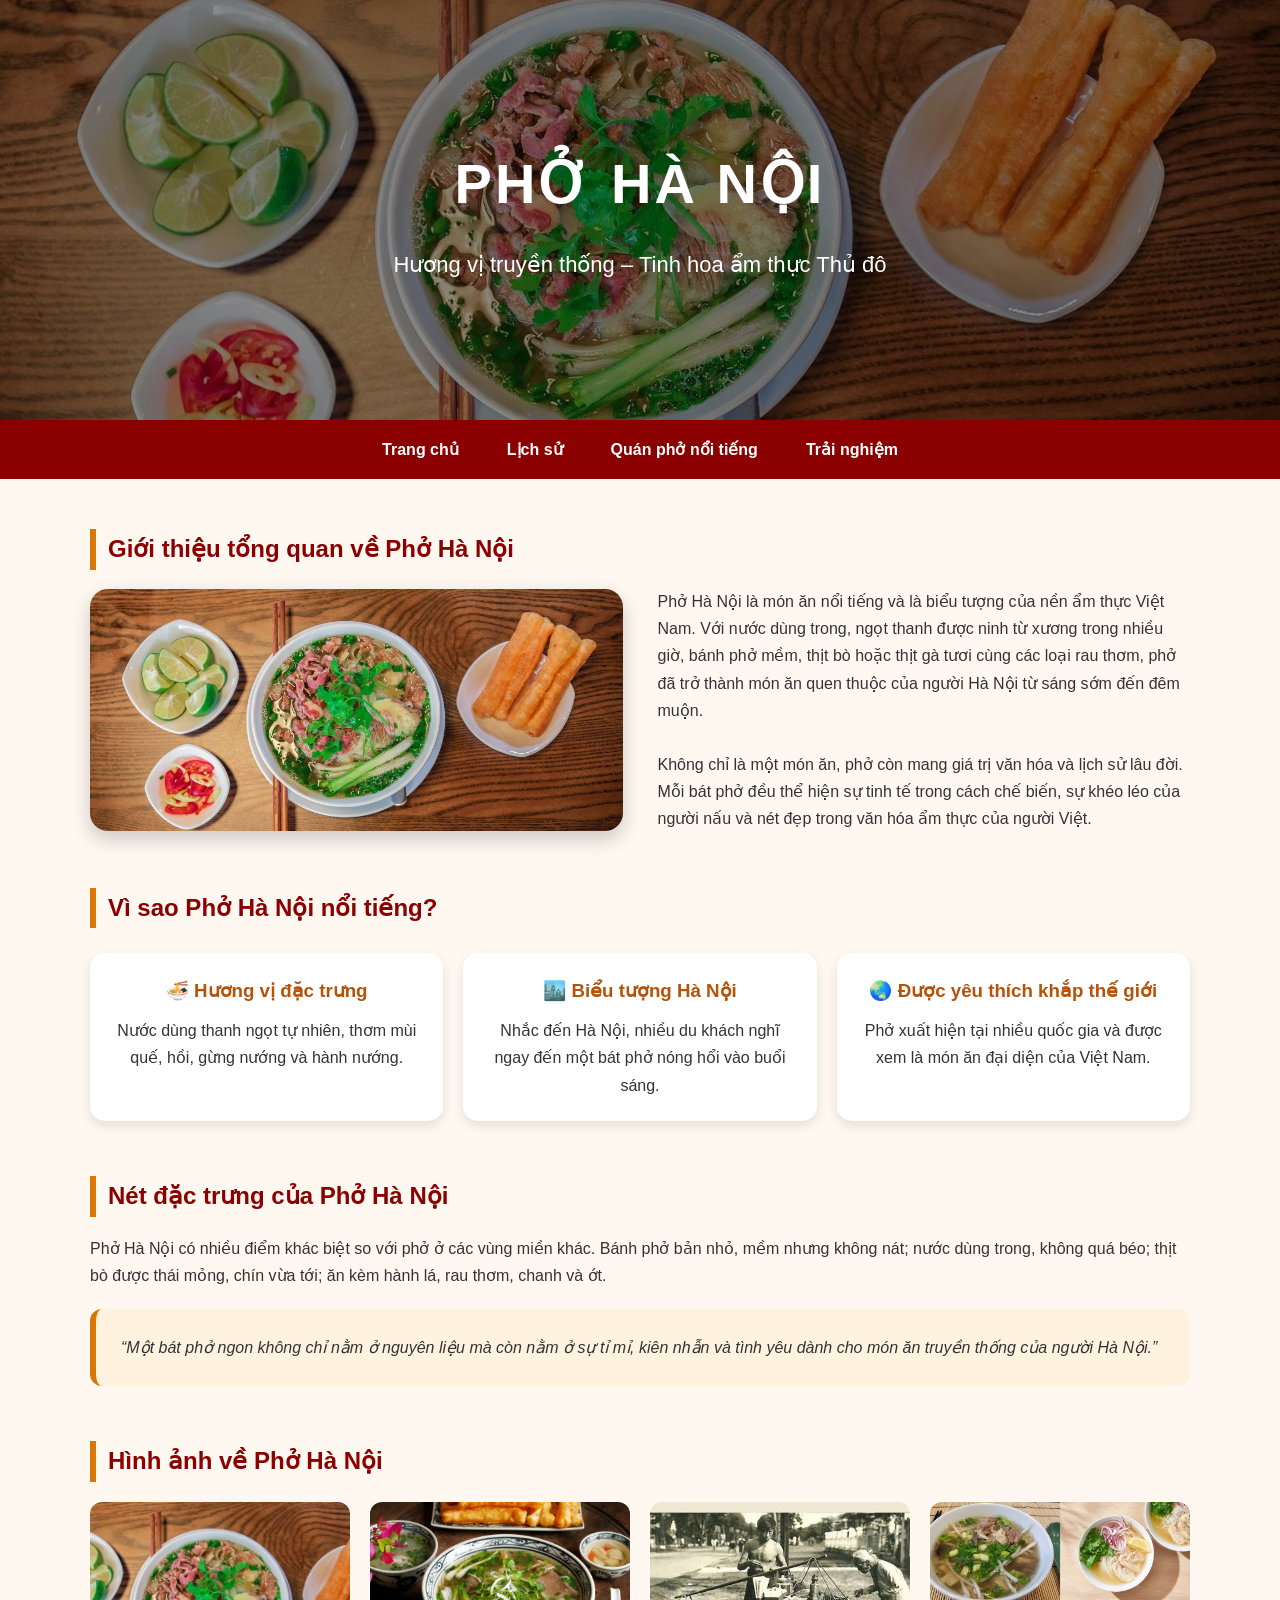
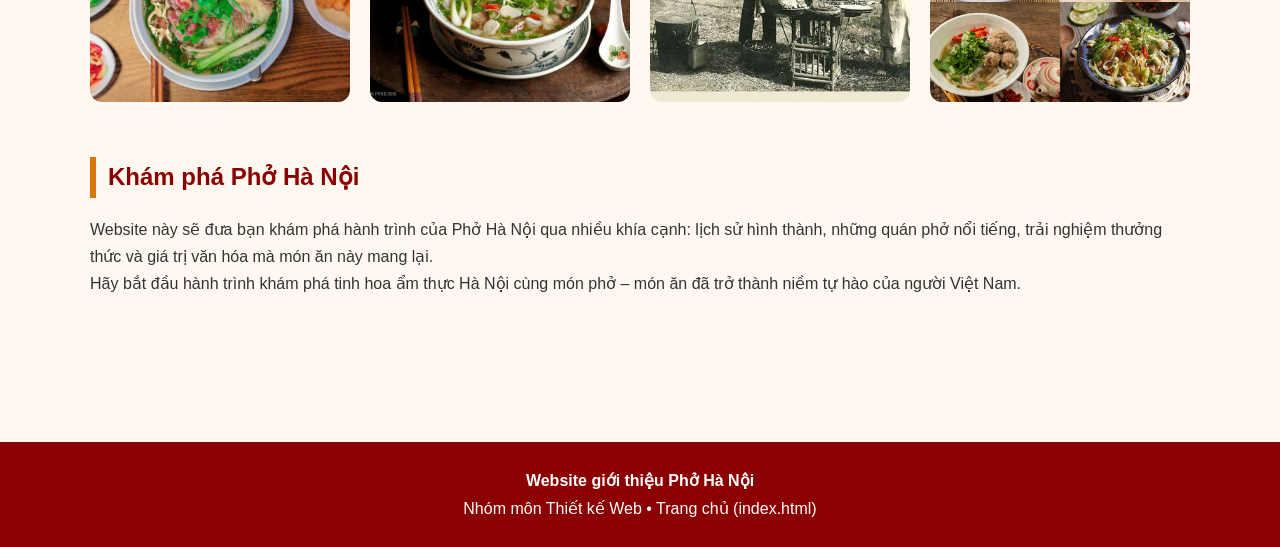
==== index.html @ f2759dd7 "Hoan thanh trang gioi thieu" ====
<!DOCTYPE html>
<html lang="vi">
<head>
  <meta charset="UTF-8" />
  <meta name="viewport" content="width=device-width, initial-scale=1.0" />
  <title>Phở Hà Nội | Trang chủ</title>

  <style>
    *{
      margin:0;
      padding:0;
      box-sizing:border-box;
      font-family:Arial, Helvetica, sans-serif;
    }

    body{
      background:#fff8f1;
      color:#333;
      line-height:1.7;
    }

    header{
      background:linear-gradient(rgba(0,0,0,.45),rgba(0,0,0,.45)),
      url("pho.jpg") center/cover;
      height:420px;
      display:flex;
      flex-direction:column;
      justify-content:center;
      align-items:center;
      text-align:center;
      color:white;
      padding:20px;
    }

    header h1{
      font-size:56px;
      letter-spacing:3px;
      margin-bottom:15px;
    }

    header p{
      font-size:22px;
    }

    nav{
      background:#8b0000;
      display:flex;
      justify-content:center;
      flex-wrap:wrap;
      position:sticky;
      top:0;
    }

    nav a{
      color:white;
      text-decoration:none;
      padding:16px 24px;
      font-weight:bold;
      transition:.3s;
    }

    nav a:hover{
      background:#d97706;
    }

    .container{
      width:90%;
      max-width:1100px;
      margin:auto;
      padding:50px 0;
    }

    section{
      margin-bottom:55px;
    }

    h2{
      color:#8b0000;
      margin-bottom:18px;
      border-left:6px solid #d97706;
      padding-left:12px;
    }

    .intro{
      display:grid;
      grid-template-columns:1fr 1fr;
      gap:35px;
      align-items:center;
    }

    .intro img{
      width:100%;
      border-radius:18px;
      box-shadow:0 8px 20px rgba(0,0,0,.2);
    }

    .highlight{
      display:grid;
      grid-template-columns:repeat(auto-fit,minmax(220px,1fr));
      gap:20px;
      margin-top:25px;
    }

    .card{
      background:white;
      padding:22px;
      border-radius:15px;
      box-shadow:0 5px 12px rgba(0,0,0,.1);
      text-align:center;
    }

    .card h3{
      color:#b45309;
      margin-bottom:10px;
    }

    .quote{
      background:#fff3e0;
      border-left:6px solid #d97706;
      padding:25px;
      border-radius:12px;
      font-style:italic;
      margin-top:20px;
    }

    .gallery{
      display:grid;
      grid-template-columns:repeat(auto-fit,minmax(220px,1fr));
      gap:20px;
      margin-top:20px;
    }

    .gallery img{
      width:100%;
      height:200px;
      object-fit:cover;
      border-radius:12px;
    }

    footer{
      background:#8b0000;
      color:white;
      text-align:center;
      padding:25px;
      margin-top:40px;
    }

    @media(max-width:768px){
      header h1{
        font-size:38px;
      }

      header p{
        font-size:18px;
      }

      .intro{
        grid-template-columns:1fr;
      }
    }
  </style>
</head>

<body>

  <!-- Banner -->
  <header>
    <h1>PHỞ HÀ NỘI</h1>
    <p>Hương vị truyền thống – Tinh hoa ẩm thực Thủ đô</p>
  </header>
  <!-- Menu -->
  <nav>
    <a href="index.html">Trang chủ</a>
    <a href="lichsu.html">Lịch sử</a>
    <a href="quanpho.html">Quán phở nổi tiếng</a>
    <a href="trainghiem.html">Trải nghiệm</a>
  </nav>

  <main class="container">

    <!-- Giới thiệu -->
    <section>
      <h2>Giới thiệu tổng quan về Phở Hà Nội</h2>

      <div class="intro">
        <img src="pho.jpg" alt="Bát phở Hà Nội">

        <div>
          <p>
            Phở Hà Nội là món ăn nổi tiếng và là biểu tượng của nền ẩm thực Việt Nam.
            Với nước dùng trong, ngọt thanh được ninh từ xương trong nhiều giờ,
            bánh phở mềm, thịt bò hoặc thịt gà tươi cùng các loại rau thơm,
            phở đã trở thành món ăn quen thuộc của người Hà Nội từ sáng sớm đến đêm muộn.
          </p>

          <br>

          <p>
            Không chỉ là một món ăn, phở còn mang giá trị văn hóa và lịch sử lâu đời.
            Mỗi bát phở đều thể hiện sự tinh tế trong cách chế biến, sự khéo léo của người nấu
            và nét đẹp trong văn hóa ẩm thực của người Việt.
          </p>
        </div>
      </div>
    </section>

    <!-- Vì sao nổi tiếng -->
    <section>
      <h2>Vì sao Phở Hà Nội nổi tiếng?</h2>

      <div class="highlight">

        <div class="card">
          <h3>🍜 Hương vị đặc trưng</h3>
          <p>Nước dùng thanh ngọt tự nhiên, thơm mùi quế, hồi, gừng nướng và hành nướng.</p>
        </div>

        <div class="card">
          <h3>🏙️ Biểu tượng Hà Nội</h3>
          <p>Nhắc đến Hà Nội, nhiều du khách nghĩ ngay đến một bát phở nóng hổi vào buổi sáng.</p>
        </div>

        <div class="card">
          <h3>🌏 Được yêu thích khắp thế giới</h3>
          <p>Phở xuất hiện tại nhiều quốc gia và được xem là món ăn đại diện của Việt Nam.</p>
        </div>

      </div>
    </section>

    <!-- Nét đặc trưng -->
    <section>
      <h2>Nét đặc trưng của Phở Hà Nội</h2>

      <p>
        Phở Hà Nội có nhiều điểm khác biệt so với phở ở các vùng miền khác.
        Bánh phở bản nhỏ, mềm nhưng không nát; nước dùng trong, không quá béo;
        thịt bò được thái mỏng, chín vừa tới; ăn kèm hành lá, rau thơm, chanh và ớt.
      </p>

      <div class="quote">
        “Một bát phở ngon không chỉ nằm ở nguyên liệu mà còn nằm ở sự tỉ mỉ,
        kiên nhẫn và tình yêu dành cho món ăn truyền thống của người Hà Nội.”
      </div>
    </section>

    <!-- Hình ảnh -->
    <section>
      <h2>Hình ảnh về Phở Hà Nội</h2>

      <div class="gallery">
        <img src="pho.jpg" alt="Phở Hà Nội">
        <img src="lichsu1.jpg" alt="Phở Hà Nội">
        <img src="lichsu2.jpg" alt="Phở Hà Nội">
        <img src="lichsu3.png" alt="Phở Hà Nội">
      </div>
    </section>

    <!-- Kết -->
    <section>
      <h2>Khám phá Phở Hà Nội</h2>

      <p>
        Website này sẽ đưa bạn khám phá hành trình của Phở Hà Nội qua nhiều khía cạnh:
        lịch sử hình thành, những quán phở nổi tiếng, trải nghiệm thưởng thức và giá trị văn hóa
        mà món ăn này mang lại.
      </p>

      <p>
        Hãy bắt đầu hành trình khám phá tinh hoa ẩm thực Hà Nội cùng món phở – món ăn đã trở thành niềm tự hào của người Việt Nam.
      </p>
    </section>

  </main>

  <footer>
    <p><strong>Website giới thiệu Phở Hà Nội</strong></p>
    <p>Nhóm môn Thiết kế Web • Trang chủ (index.html)</p>
  </footer>

</body>
</html>
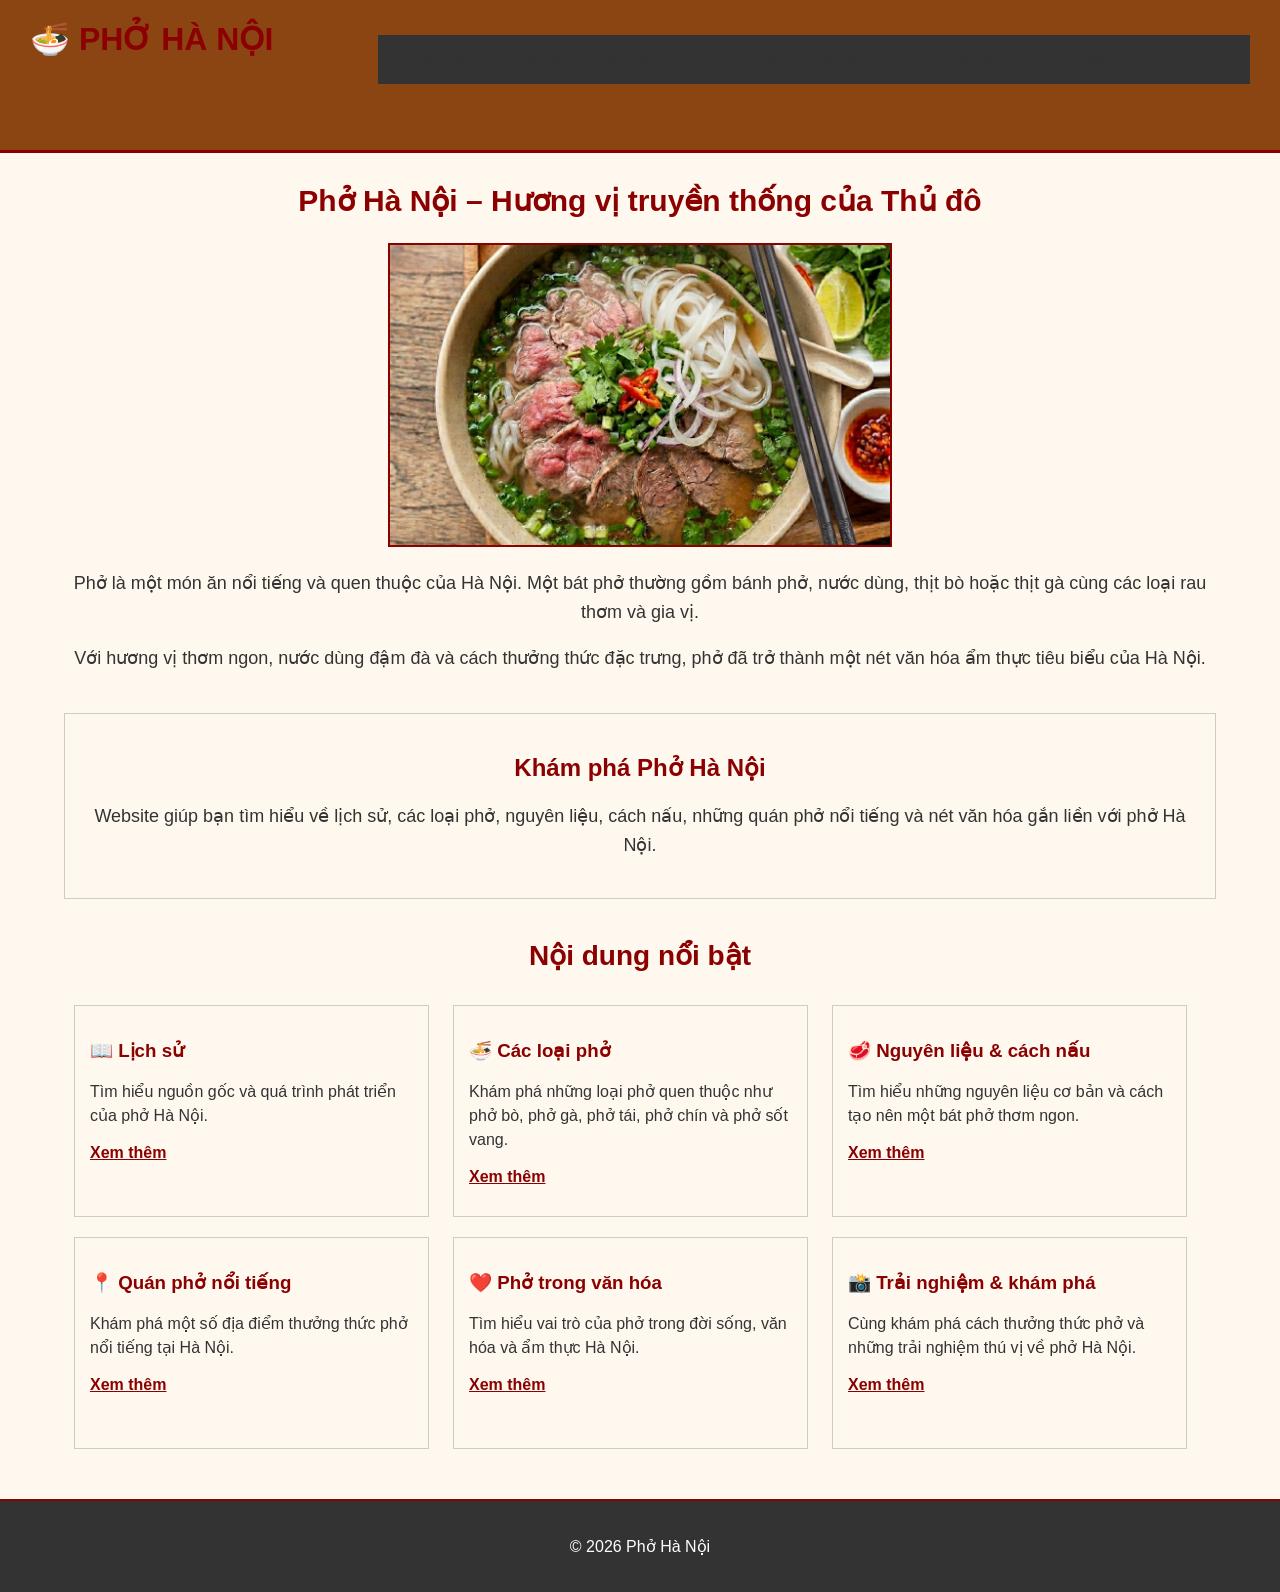
==== commit 542a2613: "Hoan thanh trang chu Pho Ha Noi" ====
--- a/index.html
+++ b/index.html
@@ -1,282 +1,171 @@
 <!DOCTYPE html>
 <html lang="vi">
+
 <head>
-  <meta charset="UTF-8" />
-  <meta name="viewport" content="width=device-width, initial-scale=1.0" />
-  <title>Phở Hà Nội | Trang chủ</title>
+    <meta charset="UTF-8">
+    <meta name="viewport" content="width=device-width, initial-scale=1.0">
+    <title>Phở Hà Nội</title>
 
-  <style>
-    *{
-      margin:0;
-      padding:0;
-      box-sizing:border-box;
-      font-family:Arial, Helvetica, sans-serif;
-    }
-
-    body{
-      background:#fff8f1;
-      color:#333;
-      line-height:1.7;
-    }
-
-    header{
-      background:linear-gradient(rgba(0,0,0,.45),rgba(0,0,0,.45)),
-      url("pho.jpg") center/cover;
-      height:420px;
-      display:flex;
-      flex-direction:column;
-      justify-content:center;
-      align-items:center;
-      text-align:center;
-      color:white;
-      padding:20px;
-    }
-
-    header h1{
-      font-size:56px;
-      letter-spacing:3px;
-      margin-bottom:15px;
-    }
-
-    header p{
-      font-size:22px;
-    }
-
-    nav{
-      background:#8b0000;
-      display:flex;
-      justify-content:center;
-      flex-wrap:wrap;
-      position:sticky;
-      top:0;
-    }
-
-    nav a{
-      color:white;
-      text-decoration:none;
-      padding:16px 24px;
-      font-weight:bold;
-      transition:.3s;
-    }
-
-    nav a:hover{
-      background:#d97706;
-    }
-
-    .container{
-      width:90%;
-      max-width:1100px;
-      margin:auto;
-      padding:50px 0;
-    }
-
-    section{
-      margin-bottom:55px;
-    }
-
-    h2{
-      color:#8b0000;
-      margin-bottom:18px;
-      border-left:6px solid #d97706;
-      padding-left:12px;
-    }
-
-    .intro{
-      display:grid;
-      grid-template-columns:1fr 1fr;
-      gap:35px;
-      align-items:center;
-    }
-
-    .intro img{
-      width:100%;
-      border-radius:18px;
-      box-shadow:0 8px 20px rgba(0,0,0,.2);
-    }
-
-    .highlight{
-      display:grid;
-      grid-template-columns:repeat(auto-fit,minmax(220px,1fr));
-      gap:20px;
-      margin-top:25px;
-    }
-
-    .card{
-      background:white;
-      padding:22px;
-      border-radius:15px;
-      box-shadow:0 5px 12px rgba(0,0,0,.1);
-      text-align:center;
-    }
-
-    .card h3{
-      color:#b45309;
-      margin-bottom:10px;
-    }
-
-    .quote{
-      background:#fff3e0;
-      border-left:6px solid #d97706;
-      padding:25px;
-      border-radius:12px;
-      font-style:italic;
-      margin-top:20px;
-    }
-
-    .gallery{
-      display:grid;
-      grid-template-columns:repeat(auto-fit,minmax(220px,1fr));
-      gap:20px;
-      margin-top:20px;
-    }
-
-    .gallery img{
-      width:100%;
-      height:200px;
-      object-fit:cover;
-      border-radius:12px;
-    }
-
-    footer{
-      background:#8b0000;
-      color:white;
-      text-align:center;
-      padding:25px;
-      margin-top:40px;
-    }
-
-    @media(max-width:768px){
-      header h1{
-        font-size:38px;
-      }
-
-      header p{
-        font-size:18px;
-      }
-
-      .intro{
-        grid-template-columns:1fr;
-      }
-    }
-  </style>
+    <!-- Kết nối CSS -->
+    <link rel="stylesheet" href="style.css">
 </head>
 
 <body>
 
-  <!-- Banner -->
-  <header>
-    <h1>PHỞ HÀ NỘI</h1>
-    <p>Hương vị truyền thống – Tinh hoa ẩm thực Thủ đô</p>
-  </header>
-  <!-- Menu -->
-  <nav>
-    <a href="index.html">Trang chủ</a>
-    <a href="lichsu.html">Lịch sử</a>
-    <a href="quanpho.html">Quán phở nổi tiếng</a>
-    <a href="trainghiem.html">Trải nghiệm</a>
-  </nav>
+    <!-- HEADER -->
+    <header>
+        <h1>🍜 PHỞ HÀ NỘI</h1>
 
-  <main class="container">
+        <!-- MENU -->
+        <nav>
+            <a href="index.html">Trang chủ</a>
+            <a href="lichsu.html">Lịch sử</a>
+            <a href="cacloaipho.html">Các loại phở</a>
+            <a href="nguyenlieu.html">Nguyên liệu & cách nấu</a>
+            <a href="quanpho.html">Quán phở</a>
+            <a href="vanhoa.html">Văn hóa</a>
+            <a href="trai-nghiem.html">Trải nghiệm</a>
+        </nav>
+    </header>
 
-    <!-- Giới thiệu -->
-    <section>
-      <h2>Giới thiệu tổng quan về Phở Hà Nội</h2>
 
-      <div class="intro">
-        <img src="pho.jpg" alt="Bát phở Hà Nội">
+    <!-- NỘI DUNG TRANG CHỦ -->
+    <main>
 
-        <div>
-          <p>
-            Phở Hà Nội là món ăn nổi tiếng và là biểu tượng của nền ẩm thực Việt Nam.
-            Với nước dùng trong, ngọt thanh được ninh từ xương trong nhiều giờ,
-            bánh phở mềm, thịt bò hoặc thịt gà tươi cùng các loại rau thơm,
-            phở đã trở thành món ăn quen thuộc của người Hà Nội từ sáng sớm đến đêm muộn.
-          </p>
+        <!-- PHẦN GIỚI THIỆU -->
+        <section class="gioi-thieu">
 
-          <br>
+            <h2>Phở Hà Nội – Hương vị truyền thống của Thủ đô</h2>
 
-          <p>
-            Không chỉ là một món ăn, phở còn mang giá trị văn hóa và lịch sử lâu đời.
-            Mỗi bát phở đều thể hiện sự tinh tế trong cách chế biến, sự khéo léo của người nấu
-            và nét đẹp trong văn hóa ẩm thực của người Việt.
-          </p>
-        </div>
-      </div>
-    </section>
+            <img src="hinhanh/Phở bò.jpg" alt="Phở bò Hà Nội">
 
-    <!-- Vì sao nổi tiếng -->
-    <section>
-      <h2>Vì sao Phở Hà Nội nổi tiếng?</h2>
+            <p>
+                Phở là một món ăn nổi tiếng và quen thuộc của Hà Nội.
+                Một bát phở thường gồm bánh phở, nước dùng, thịt bò hoặc
+                thịt gà cùng các loại rau thơm và gia vị.
+            </p>
 
-      <div class="highlight">
+            <p>
+                Với hương vị thơm ngon, nước dùng đậm đà và cách thưởng thức
+                đặc trưng, phở đã trở thành một nét văn hóa ẩm thực tiêu biểu
+                của Hà Nội.
+            </p>
 
-        <div class="card">
-          <h3>🍜 Hương vị đặc trưng</h3>
-          <p>Nước dùng thanh ngọt tự nhiên, thơm mùi quế, hồi, gừng nướng và hành nướng.</p>
-        </div>
+        </section>
 
-        <div class="card">
-          <h3>🏙️ Biểu tượng Hà Nội</h3>
-          <p>Nhắc đến Hà Nội, nhiều du khách nghĩ ngay đến một bát phở nóng hổi vào buổi sáng.</p>
-        </div>
 
-        <div class="card">
-          <h3>🌏 Được yêu thích khắp thế giới</h3>
-          <p>Phở xuất hiện tại nhiều quốc gia và được xem là món ăn đại diện của Việt Nam.</p>
-        </div>
+        <!-- GIỚI THIỆU WEBSITE -->
+        <section class="gioi-thieu-website">
 
-      </div>
-    </section>
+            <h2>Khám phá Phở Hà Nội</h2>
 
-    <!-- Nét đặc trưng -->
-    <section>
-      <h2>Nét đặc trưng của Phở Hà Nội</h2>
+            <p>
+                Website giúp bạn tìm hiểu về lịch sử, các loại phở,
+                nguyên liệu, cách nấu, những quán phở nổi tiếng và
+                nét văn hóa gắn liền với phở Hà Nội.
+            </p>
 
-      <p>
-        Phở Hà Nội có nhiều điểm khác biệt so với phở ở các vùng miền khác.
-        Bánh phở bản nhỏ, mềm nhưng không nát; nước dùng trong, không quá béo;
-        thịt bò được thái mỏng, chín vừa tới; ăn kèm hành lá, rau thơm, chanh và ớt.
-      </p>
+        </section>
 
-      <div class="quote">
-        “Một bát phở ngon không chỉ nằm ở nguyên liệu mà còn nằm ở sự tỉ mỉ,
-        kiên nhẫn và tình yêu dành cho món ăn truyền thống của người Hà Nội.”
-      </div>
-    </section>
 
-    <!-- Hình ảnh -->
-    <section>
-      <h2>Hình ảnh về Phở Hà Nội</h2>
+        <!-- CÁC NỘI DUNG CHÍNH -->
+        <section class="cac-noi-dung">
 
-      <div class="gallery">
-        <img src="pho.jpg" alt="Phở Hà Nội">
-        <img src="lichsu1.jpg" alt="Phở Hà Nội">
-        <img src="lichsu2.jpg" alt="Phở Hà Nội">
-        <img src="lichsu3.png" alt="Phở Hà Nội">
-      </div>
-    </section>
+            <h2>Nội dung nổi bật</h2>
 
-    <!-- Kết -->
-    <section>
-      <h2>Khám phá Phở Hà Nội</h2>
+            <div class="noi-dung">
 
-      <p>
-        Website này sẽ đưa bạn khám phá hành trình của Phở Hà Nội qua nhiều khía cạnh:
-        lịch sử hình thành, những quán phở nổi tiếng, trải nghiệm thưởng thức và giá trị văn hóa
-        mà món ăn này mang lại.
-      </p>
+                <h3>📖 Lịch sử</h3>
 
-      <p>
-        Hãy bắt đầu hành trình khám phá tinh hoa ẩm thực Hà Nội cùng món phở – món ăn đã trở thành niềm tự hào của người Việt Nam.
-      </p>
-    </section>
+                <p>
+                    Tìm hiểu nguồn gốc và quá trình phát triển
+                    của phở Hà Nội.
+                </p>
 
-  </main>
+                <a href="lichsu.html">Xem thêm</a>
 
-  <footer>
-    <p><strong>Website giới thiệu Phở Hà Nội</strong></p>
-    <p>Nhóm môn Thiết kế Web • Trang chủ (index.html)</p>
-  </footer>
+            </div>
+
+
+            <div class="noi-dung">
+
+                <h3>🍜 Các loại phở</h3>
+
+                <p>
+                    Khám phá những loại phở quen thuộc như phở bò,
+                    phở gà, phở tái, phở chín và phở sốt vang.
+                </p>
+
+                <a href="cacloaipho.html">Xem thêm</a>
+
+            </div>
+
+
+            <div class="noi-dung">
+
+                <h3>🥩 Nguyên liệu & cách nấu</h3>
+
+                <p>
+                    Tìm hiểu những nguyên liệu cơ bản và cách tạo nên
+                    một bát phở thơm ngon.
+                </p>
+
+                <a href="nguyenlieu.html">Xem thêm</a>
+
+            </div>
+
+
+            <div class="noi-dung">
+
+                <h3>📍 Quán phở nổi tiếng</h3>
+
+                <p>
+                    Khám phá một số địa điểm thưởng thức phở
+                    nổi tiếng tại Hà Nội.
+                </p>
+
+                <a href="quanpho.html">Xem thêm</a>
+
+            </div>
+
+
+            <div class="noi-dung">
+
+                <h3>❤️ Phở trong văn hóa</h3>
+
+                <p>
+                    Tìm hiểu vai trò của phở trong đời sống,
+                    văn hóa và ẩm thực Hà Nội.
+                </p>
+
+                <a href="vanhoa.html">Xem thêm</a>
+
+            </div>
+
+
+            <div class="noi-dung">
+
+                <h3>📸 Trải nghiệm & khám phá</h3>
+
+                <p>
+                    Cùng khám phá cách thưởng thức phở và
+                    những trải nghiệm thú vị về phở Hà Nội.
+                </p>
+
+                <a href="trai-nghiem.html">Xem thêm</a>
+
+            </div>
+
+        </section>
+
+    </main>
+
+
+    <!-- FOOTER -->
+    <footer>
+        <p>© 2026 Phở Hà Nội</p>
+    </footer>
 
 </body>
-</html>
+
+</html>
--- a/style.css
+++ b/style.css
@@ -0,0 +1,320 @@
+/*==============
+Trang 7 - Trang trải nghiệm khách hàng
+=============*/
+body{
+    font-family:Arial,sans-serif;
+    margin:0;
+    background:#fff8ee;
+    color:#333;
+}
+
+header{
+    text-align:center;
+    background:#8b4513;
+    color:white;
+    padding:25px;
+}
+
+nav{
+    text-align:center;
+    background:#333;
+    padding:15px;
+}
+
+nav a{
+    color:white;
+    text-decoration:none;
+    margin:10px;
+}
+
+.hero,.intro,.culture,.quote{
+    max-width:1000px;
+    margin:25px auto;
+    padding:25px;
+    text-align:center;
+}
+
+.intro img{
+    width:300px;
+    border-radius:12px;
+}
+
+.cards{
+    display:flex;
+    justify-content:center;
+    gap:20px;
+}
+
+.card{
+    background:white;
+    padding:20px;
+    border-radius:12px;
+    box-shadow:0 2px 8px #ccc;
+}
+
+.card:hover{
+    transform:translateY(-5px);
+}
+
+.icon{
+    font-size:40px;
+}
+
+footer{
+    text-align:center;
+    background:#333;
+    color:white;
+    padding:20px;
+}
+
+
+
+.cac-loai-pho {
+    width: 90%;
+    max-width: 1100px;
+    margin: 50px auto;
+}
+
+.cac-loai-pho h1 {
+    text-align: center;
+    color: #7b1e1e;
+    font-size: 36px;
+    margin-bottom: 20px;
+}
+
+.mo-ta {
+    text-align: center;
+    max-width: 850px;
+    margin: 0 auto 40px;
+    font-size: 18px;
+    line-height: 1.7;
+}
+
+
+/* TỪNG LOẠI PHỞ */
+
+.loai-pho {
+    display: flex;
+    align-items: center;
+    gap: 30px;
+
+    background-color: white;
+
+    padding: 25px;
+    margin-bottom: 30px;
+
+    border-radius: 15px;
+
+    box-shadow: 0 4px 12px rgba(0,0,0,0.12);
+}
+
+
+/* HÌNH ẢNH */
+
+.hinh-pho {
+    width: 40%;
+}
+
+.hinh-pho img {
+    width: 100%;
+    height: 240px;
+
+    object-fit: cover;
+
+    border-radius: 12px;
+}
+
+
+/* NỘI DUNG */
+
+.thong-tin-pho {
+    width: 60%;
+}
+
+.thong-tin-pho h2 {
+    color: #7b1e1e;
+
+    font-size: 27px;
+
+    margin-bottom: 12px;
+}
+
+.thong-tin-pho p {
+    font-size: 16px;
+
+    line-height: 1.7;
+
+    margin-bottom: 10px;
+}
+
+
+/* HIỆU ỨNG */
+
+.loai-pho {
+    transition: 0.3s;
+}
+
+.loai-pho:hover {
+    transform: translateY(-5px);
+
+    box-shadow: 0 8px 18px rgba(0,0,0,0.18);
+}
+
+
+/* ĐIỆN THOẠI */
+
+@media (max-width: 700px) {
+
+    .loai-pho {
+        flex-direction: column;
+    }
+
+    .hinh-pho,
+    .thong-tin-pho {
+        width: 100%;
+    }
+
+    .hinh-pho img {
+        height: 220px;
+    }
+
+}
+
+
+/* ===== TRANG CHỦ ===== */
+
+body {
+    margin: 0;
+    font-family: Arial, sans-serif;
+}
+
+/* HEADER */
+
+header {
+    height: 100px;
+    position: relative;
+    border-bottom: 3px solid #8b0000;
+}
+
+header h1 {
+    position: absolute;
+    left: 30px;
+    top: 20px;
+    margin: 0;
+    color: #8b0000;
+    font-size: 32px;
+}
+
+/* MENU */
+
+nav {
+    position: absolute;
+    right: 30px;
+    top: 35px;
+}
+
+nav a {
+    margin-left: 15px;
+    text-decoration: none;
+    color: #333333;
+    font-weight: bold;
+}
+
+nav a:hover {
+    color: #8b0000;
+}
+
+
+/* NỘI DUNG */
+
+main {
+    width: 90%;
+    margin: 30px auto;
+}
+
+h2 {
+    color: #8b0000;
+}
+
+
+/* GIỚI THIỆU */
+
+.gioi-thieu {
+    text-align: center;
+}
+
+.gioi-thieu h2 {
+    font-size: 30px;
+}
+
+.gioi-thieu img {
+    width: 500px;
+    height: 300px;
+    object-fit: cover;
+    border: 2px solid #8b0000;
+}
+
+.gioi-thieu p {
+    font-size: 18px;
+    line-height: 1.6;
+}
+
+
+/* GIỚI THIỆU WEBSITE */
+
+.gioi-thieu-website {
+    margin-top: 40px;
+    padding: 20px;
+    border: 1px solid #cccccc;
+    text-align: center;
+}
+
+.gioi-thieu-website p {
+    font-size: 18px;
+    line-height: 1.6;
+}
+
+
+/* NỘI DUNG NỔI BẬT */
+
+.cac-noi-dung {
+    margin-top: 40px;
+}
+
+.cac-noi-dung > h2 {
+    text-align: center;
+    font-size: 28px;
+}
+
+.noi-dung {
+    display: inline-block;
+    vertical-align: top;
+    width: 28%;
+    min-height: 180px;
+    margin: 10px;
+    padding: 15px;
+    border: 1px solid #cccccc;
+}
+
+.noi-dung h3 {
+    color: #8b0000;
+}
+
+.noi-dung p {
+    line-height: 1.5;
+}
+
+.noi-dung a {
+    color: #8b0000;
+    font-weight: bold;
+}
+
+
+/* FOOTER */
+
+footer {
+    margin-top: 40px;
+    padding: 20px;
+    border-top: 2px solid #8b0000;
+    text-align: center;
+}
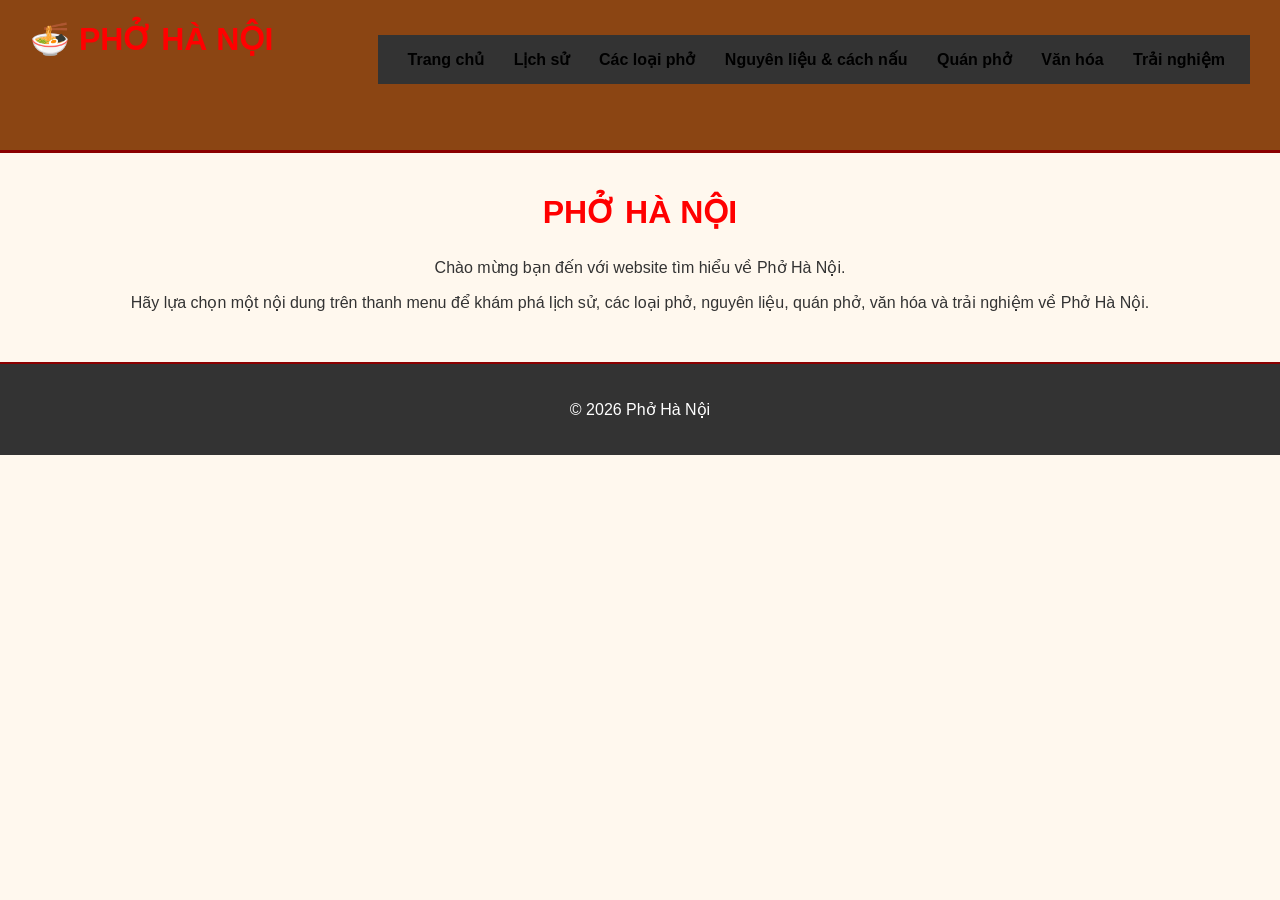
==== commit 1b32dbf9: "Cap nhat trang chu" ====
--- a/index.html
+++ b/index.html
@@ -6,17 +6,16 @@
     <meta name="viewport" content="width=device-width, initial-scale=1.0">
     <title>Phở Hà Nội</title>
 
-    <!-- Kết nối CSS -->
     <link rel="stylesheet" href="style.css">
 </head>
 
 <body>
 
-    <!-- HEADER -->
+    <!-- THANH MENU -->
     <header>
+
         <h1>🍜 PHỞ HÀ NỘI</h1>
 
-        <!-- MENU -->
         <nav>
             <a href="index.html">Trang chủ</a>
             <a href="lichsu.html">Lịch sử</a>
@@ -26,137 +25,24 @@
             <a href="vanhoa.html">Văn hóa</a>
             <a href="trai-nghiem.html">Trải nghiệm</a>
         </nav>
+
     </header>
 
 
     <!-- NỘI DUNG TRANG CHỦ -->
     <main>
 
-        <!-- PHẦN GIỚI THIỆU -->
-        <section class="gioi-thieu">
+        <h2>PHỞ HÀ NỘI</h2>
 
-            <h2>Phở Hà Nội – Hương vị truyền thống của Thủ đô</h2>
+        <p>
+            Chào mừng bạn đến với website tìm hiểu về Phở Hà Nội.
+        </p>
 
-            <img src="hinhanh/Phở bò.jpg" alt="Phở bò Hà Nội">
-
-            <p>
-                Phở là một món ăn nổi tiếng và quen thuộc của Hà Nội.
-                Một bát phở thường gồm bánh phở, nước dùng, thịt bò hoặc
-                thịt gà cùng các loại rau thơm và gia vị.
-            </p>
-
-            <p>
-                Với hương vị thơm ngon, nước dùng đậm đà và cách thưởng thức
-                đặc trưng, phở đã trở thành một nét văn hóa ẩm thực tiêu biểu
-                của Hà Nội.
-            </p>
-
-        </section>
-
-
-        <!-- GIỚI THIỆU WEBSITE -->
-        <section class="gioi-thieu-website">
-
-            <h2>Khám phá Phở Hà Nội</h2>
-
-            <p>
-                Website giúp bạn tìm hiểu về lịch sử, các loại phở,
-                nguyên liệu, cách nấu, những quán phở nổi tiếng và
-                nét văn hóa gắn liền với phở Hà Nội.
-            </p>
-
-        </section>
-
-
-        <!-- CÁC NỘI DUNG CHÍNH -->
-        <section class="cac-noi-dung">
-
-            <h2>Nội dung nổi bật</h2>
-
-            <div class="noi-dung">
-
-                <h3>📖 Lịch sử</h3>
-
-                <p>
-                    Tìm hiểu nguồn gốc và quá trình phát triển
-                    của phở Hà Nội.
-                </p>
-
-                <a href="lichsu.html">Xem thêm</a>
-
-            </div>
-
-
-            <div class="noi-dung">
-
-                <h3>🍜 Các loại phở</h3>
-
-                <p>
-                    Khám phá những loại phở quen thuộc như phở bò,
-                    phở gà, phở tái, phở chín và phở sốt vang.
-                </p>
-
-                <a href="cacloaipho.html">Xem thêm</a>
-
-            </div>
-
-
-            <div class="noi-dung">
-
-                <h3>🥩 Nguyên liệu & cách nấu</h3>
-
-                <p>
-                    Tìm hiểu những nguyên liệu cơ bản và cách tạo nên
-                    một bát phở thơm ngon.
-                </p>
-
-                <a href="nguyenlieu.html">Xem thêm</a>
-
-            </div>
-
-
-            <div class="noi-dung">
-
-                <h3>📍 Quán phở nổi tiếng</h3>
-
-                <p>
-                    Khám phá một số địa điểm thưởng thức phở
-                    nổi tiếng tại Hà Nội.
-                </p>
-
-                <a href="quanpho.html">Xem thêm</a>
-
-            </div>
-
-
-            <div class="noi-dung">
-
-                <h3>❤️ Phở trong văn hóa</h3>
-
-                <p>
-                    Tìm hiểu vai trò của phở trong đời sống,
-                    văn hóa và ẩm thực Hà Nội.
-                </p>
-
-                <a href="vanhoa.html">Xem thêm</a>
-
-            </div>
-
-
-            <div class="noi-dung">
-
-                <h3>📸 Trải nghiệm & khám phá</h3>
-
-                <p>
-                    Cùng khám phá cách thưởng thức phở và
-                    những trải nghiệm thú vị về phở Hà Nội.
-                </p>
-
-                <a href="trai-nghiem.html">Xem thêm</a>
-
-            </div>
-
-        </section>
+        <p>
+            Hãy lựa chọn một nội dung trên thanh menu để khám phá
+            lịch sử, các loại phở, nguyên liệu, quán phở,
+            văn hóa và trải nghiệm về Phở Hà Nội.
+        </p>
 
     </main>
 
--- a/style.css
+++ b/style.css
@@ -90,7 +90,9 @@
     line-height: 1.7;
 }
 
-
+/* ===========
+Trang 6
+===========*/
 /* TỪNG LOẠI PHỞ */
 
 .loai-pho {
@@ -181,14 +183,7 @@
 }
 
 
-/* ===== TRANG CHỦ ===== */
-
-body {
-    margin: 0;
-    font-family: Arial, sans-serif;
-}
-
-/* HEADER */
+/* THANH MENU TRANG CHỦ */
 
 header {
     height: 100px;
@@ -201,11 +196,9 @@
     left: 30px;
     top: 20px;
     margin: 0;
-    color: #8b0000;
+    color: red;
     font-size: 32px;
 }
-
-/* MENU */
 
 nav {
     position: absolute;
@@ -215,13 +208,13 @@
 
 nav a {
     margin-left: 15px;
+    color: black;
     text-decoration: none;
-    color: #333333;
     font-weight: bold;
 }
 
 nav a:hover {
-    color: #8b0000;
+    color: red;
 }
 
 
@@ -229,91 +222,20 @@
 
 main {
     width: 90%;
-    margin: 30px auto;
-}
-
-h2 {
-    color: #8b0000;
-}
-
-
-/* GIỚI THIỆU */
-
-.gioi-thieu {
-    text-align: center;
-}
-
-.gioi-thieu h2 {
-    font-size: 30px;
-}
-
-.gioi-thieu img {
-    width: 500px;
-    height: 300px;
-    object-fit: cover;
-    border: 2px solid #8b0000;
-}
-
-.gioi-thieu p {
-    font-size: 18px;
-    line-height: 1.6;
-}
-
-
-/* GIỚI THIỆU WEBSITE */
-
-.gioi-thieu-website {
-    margin-top: 40px;
-    padding: 20px;
-    border: 1px solid #cccccc;
-    text-align: center;
-}
-
-.gioi-thieu-website p {
-    font-size: 18px;
-    line-height: 1.6;
-}
-
-
-/* NỘI DUNG NỔI BẬT */
-
-.cac-noi-dung {
-    margin-top: 40px;
-}
-
-.cac-noi-dung > h2 {
-    text-align: center;
-    font-size: 28px;
-}
-
-.noi-dung {
-    display: inline-block;
-    vertical-align: top;
-    width: 28%;
-    min-height: 180px;
-    margin: 10px;
-    padding: 15px;
-    border: 1px solid #cccccc;
-}
-
-.noi-dung h3 {
-    color: #8b0000;
-}
-
-.noi-dung p {
-    line-height: 1.5;
-}
-
-.noi-dung a {
-    color: #8b0000;
-    font-weight: bold;
+    margin: 40px auto;
+    text-align: center;
+}
+
+main h2 {
+    color: red;
+    font-size: 32px;
 }
 
 
 /* FOOTER */
 
 footer {
-    margin-top: 40px;
+    margin-top: 50px;
     padding: 20px;
     border-top: 2px solid #8b0000;
     text-align: center;
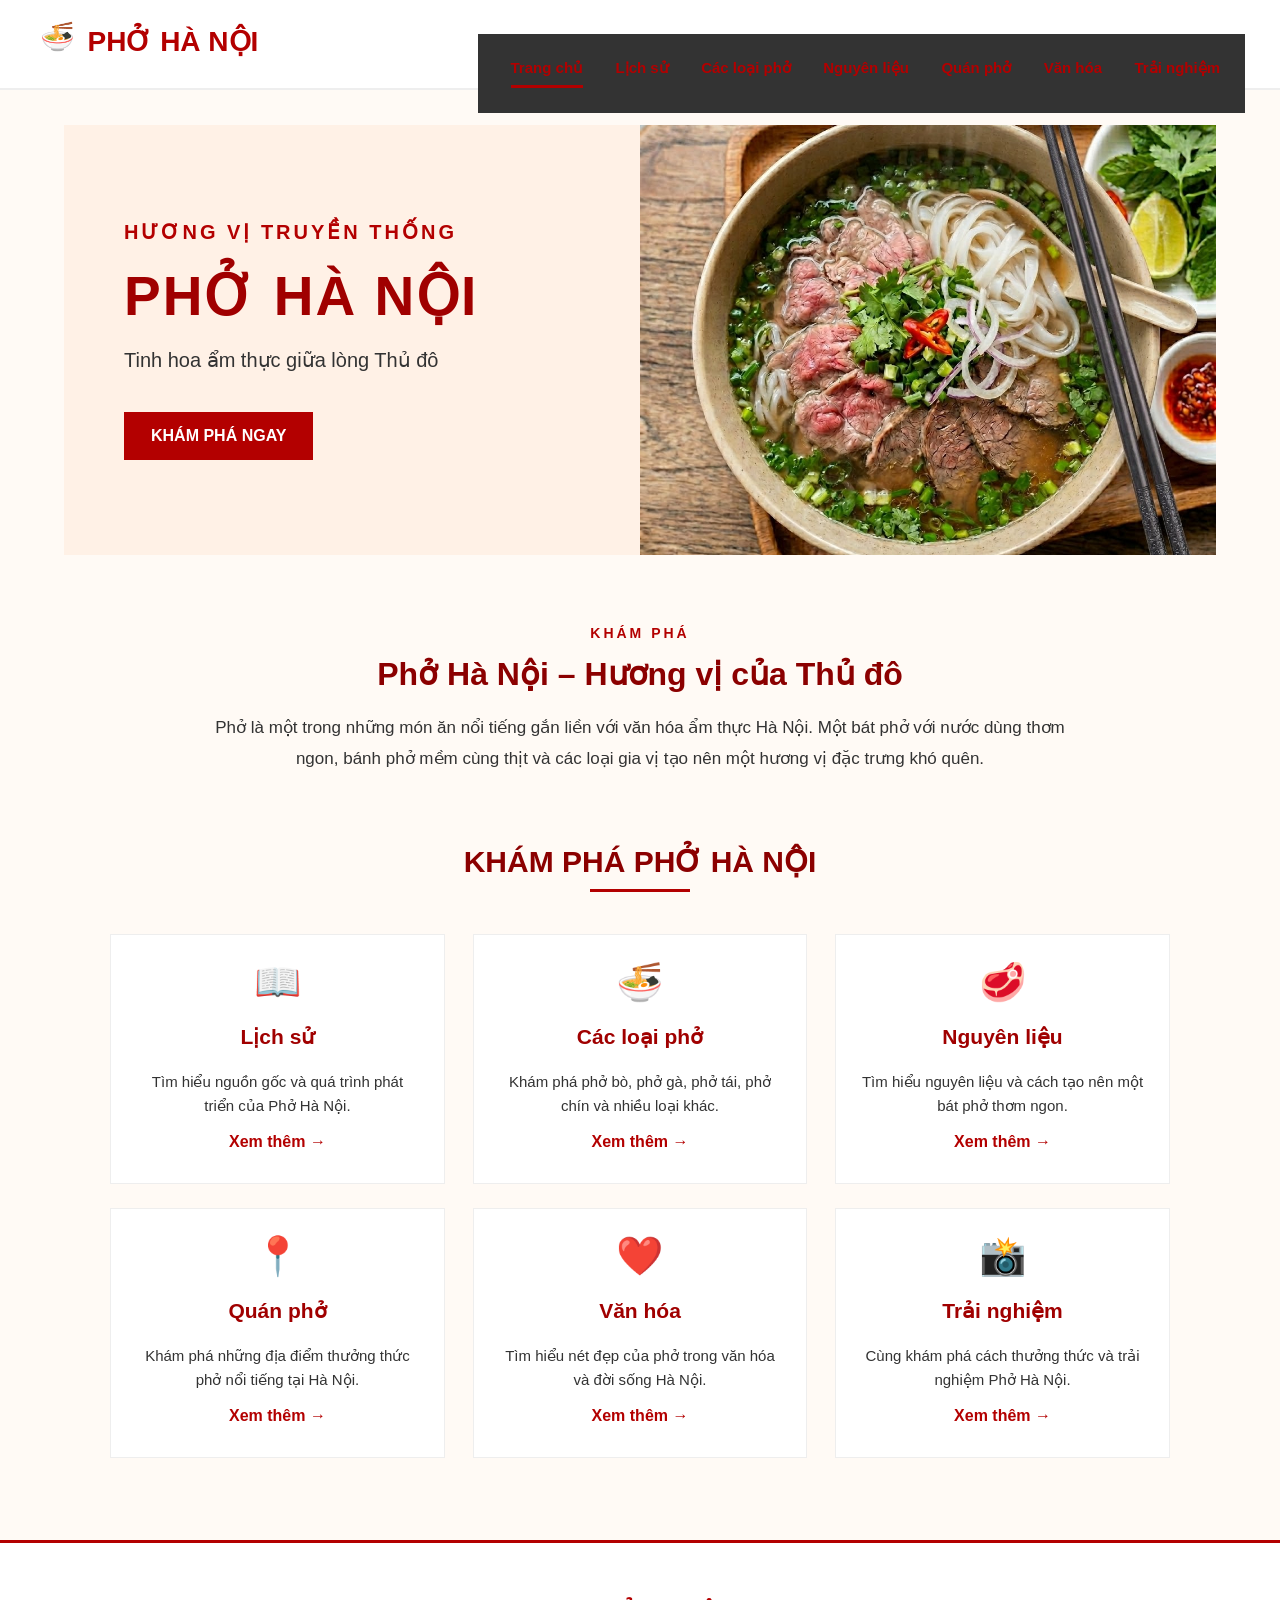
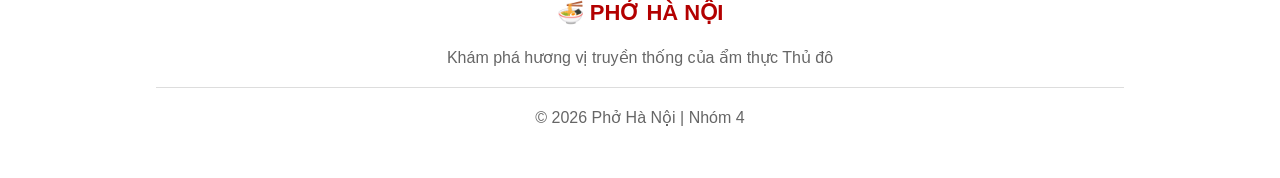
==== commit b6493957: "Cap nhat trang chu" ====
--- a/index.html
+++ b/index.html
@@ -4,6 +4,7 @@
 <head>
     <meta charset="UTF-8">
     <meta name="viewport" content="width=device-width, initial-scale=1.0">
+
     <title>Phở Hà Nội</title>
 
     <link rel="stylesheet" href="style.css">
@@ -14,13 +15,16 @@
     <!-- THANH MENU -->
     <header>
 
-        <h1>🍜 PHỞ HÀ NỘI</h1>
+        <div class="logo">
+            <span>🍜</span>
+            <h1>PHỞ HÀ NỘI</h1>
+        </div>
 
         <nav>
-            <a href="index.html">Trang chủ</a>
+            <a href="index.html" class="active">Trang chủ</a>
             <a href="lichsu.html">Lịch sử</a>
             <a href="cacloaipho.html">Các loại phở</a>
-            <a href="nguyenlieu.html">Nguyên liệu & cách nấu</a>
+            <a href="nguyenlieu.html">Nguyên liệu</a>
             <a href="quanpho.html">Quán phở</a>
             <a href="vanhoa.html">Văn hóa</a>
             <a href="trai-nghiem.html">Trải nghiệm</a>
@@ -29,27 +33,175 @@
     </header>
 
 
-    <!-- NỘI DUNG TRANG CHỦ -->
+    <!-- PHẦN GIỚI THIỆU CHÍNH -->
     <main>
 
-        <h2>PHỞ HÀ NỘI</h2>
-
-        <p>
-            Chào mừng bạn đến với website tìm hiểu về Phở Hà Nội.
-        </p>
-
-        <p>
-            Hãy lựa chọn một nội dung trên thanh menu để khám phá
-            lịch sử, các loại phở, nguyên liệu, quán phở,
-            văn hóa và trải nghiệm về Phở Hà Nội.
-        </p>
+        <section class="banner">
+
+            <div class="banner-text">
+
+                <p class="chu-nho">HƯƠNG VỊ TRUYỀN THỐNG</p>
+
+                <h2>PHỞ HÀ NỘI</h2>
+
+                <p>
+                    Tinh hoa ẩm thực giữa lòng Thủ đô
+                </p>
+
+                <a href="cacloaipho.html" class="nut">
+                    KHÁM PHÁ NGAY
+                </a>
+
+            </div>
+
+
+            <div class="banner-image">
+
+                <img src="hinhanh/Phở bò.jpg" alt="Phở bò Hà Nội">
+
+            </div>
+
+        </section>
+
+
+        <!-- GIỚI THIỆU -->
+        <section class="gioi-thieu">
+
+            <p class="tieu-de-nho">KHÁM PHÁ</p>
+
+            <h2>Phở Hà Nội – Hương vị của Thủ đô</h2>
+
+            <p class="mo-ta">
+                Phở là một trong những món ăn nổi tiếng gắn liền với
+                văn hóa ẩm thực Hà Nội. Một bát phở với nước dùng
+                thơm ngon, bánh phở mềm cùng thịt và các loại gia vị
+                tạo nên một hương vị đặc trưng khó quên.
+            </p>
+
+        </section>
+
+
+        <!-- CÁC MỤC CỦA WEBSITE -->
+        <section class="kham-pha">
+
+            <h2>KHÁM PHÁ PHỞ HÀ NỘI</h2>
+
+            <div class="duong-ke"></div>
+
+
+            <div class="the">
+
+                <div class="icon">📖</div>
+
+                <h3>Lịch sử</h3>
+
+                <p>
+                    Tìm hiểu nguồn gốc và quá trình
+                    phát triển của Phở Hà Nội.
+                </p>
+
+                <a href="lichsu.html">Xem thêm →</a>
+
+            </div>
+
+
+            <div class="the">
+
+                <div class="icon">🍜</div>
+
+                <h3>Các loại phở</h3>
+
+                <p>
+                    Khám phá phở bò, phở gà,
+                    phở tái, phở chín và nhiều loại khác.
+                </p>
+
+                <a href="cacloaipho.html">Xem thêm →</a>
+
+            </div>
+
+
+            <div class="the">
+
+                <div class="icon">🥩</div>
+
+                <h3>Nguyên liệu</h3>
+
+                <p>
+                    Tìm hiểu nguyên liệu và cách tạo nên
+                    một bát phở thơm ngon.
+                </p>
+
+                <a href="nguyenlieu.html">Xem thêm →</a>
+
+            </div>
+
+
+            <div class="the">
+
+                <div class="icon">📍</div>
+
+                <h3>Quán phở</h3>
+
+                <p>
+                    Khám phá những địa điểm thưởng thức
+                    phở nổi tiếng tại Hà Nội.
+                </p>
+
+                <a href="quanpho.html">Xem thêm →</a>
+
+            </div>
+
+
+            <div class="the">
+
+                <div class="icon">❤️</div>
+
+                <h3>Văn hóa</h3>
+
+                <p>
+                    Tìm hiểu nét đẹp của phở trong
+                    văn hóa và đời sống Hà Nội.
+                </p>
+
+                <a href="vanhoa.html">Xem thêm →</a>
+
+            </div>
+
+
+            <div class="the">
+
+                <div class="icon">📸</div>
+
+                <h3>Trải nghiệm</h3>
+
+                <p>
+                    Cùng khám phá cách thưởng thức
+                    và trải nghiệm Phở Hà Nội.
+                </p>
+
+                <a href="trai-nghiem.html">Xem thêm →</a>
+
+            </div>
+
+        </section>
 
     </main>
 
 
     <!-- FOOTER -->
     <footer>
-        <p>© 2026 Phở Hà Nội</p>
+
+        <h3>🍜 PHỞ HÀ NỘI</h3>
+
+        <p>
+            Khám phá hương vị truyền thống của ẩm thực Thủ đô
+        </p>
+
+        <div class="footer-line"></div>
+
+        <p>© 2026 Phở Hà Nội | Nhóm 4</p>
+
     </footer>
 
 </body>
--- a/style.css
+++ b/style.css
@@ -183,60 +183,289 @@
 }
 
 
-/* THANH MENU TRANG CHỦ */
+/* =========================
+   CÀI ĐẶT CHUNG
+   ========================= */
+
+* {
+    box-sizing: border-box;
+}
+
+body {
+    margin: 0;
+    font-family: Arial, sans-serif;
+    background-color: #fffaf5;
+    color: #333333;
+}
+
+
+/* =========================
+   THANH MENU
+   ========================= */
 
 header {
-    height: 100px;
+    height: 90px;
+    background-color: white;
+    border-bottom: 2px solid #eeeeee;
     position: relative;
-    border-bottom: 3px solid #8b0000;
-}
-
-header h1 {
+}
+
+
+/* LOGO */
+
+.logo {
     position: absolute;
-    left: 30px;
+    left: 40px;
     top: 20px;
-    margin: 0;
-    color: red;
-    font-size: 32px;
-}
+}
+
+.logo span {
+    font-size: 28px;
+}
+
+.logo h1 {
+    display: inline-block;
+    margin: 0 0 0 8px;
+    color: #b30000;
+    font-size: 28px;
+    vertical-align: middle;
+}
+
+
+/* MENU */
 
 nav {
     position: absolute;
-    right: 30px;
-    top: 35px;
+    right: 35px;
+    top: 34px;
 }
 
 nav a {
-    margin-left: 15px;
-    color: black;
+    display: inline-block;
+    margin-left: 18px;
+    color: #b30000;
+    text-decoration: none;
+    font-size: 15px;
+    font-weight: bold;
+}
+
+nav a:hover {
+    color: #700000;
+}
+
+nav a.active {
+    border-bottom: 3px solid #b30000;
+    padding-bottom: 8px;
+}
+
+
+/* =========================
+   BANNER
+   ========================= */
+
+.banner {
+    width: 90%;
+    height: 430px;
+    margin: 35px auto;
+    background-color: #fff1e6;
+    position: relative;
+    overflow: hidden;
+}
+
+
+/* CHỮ BÊN TRÁI */
+
+.banner-text {
+    position: absolute;
+    left: 60px;
+    top: 75px;
+    width: 42%;
+}
+
+.chu-nho {
+    color: #b30000;
+    font-size: 14px;
+    font-weight: bold;
+    letter-spacing: 3px;
+}
+
+.banner-text h2 {
+    margin: 15px 0;
+    color: #a00000;
+    font-size: 55px;
+    letter-spacing: 2px;
+}
+
+.banner-text p {
+    font-size: 20px;
+}
+
+
+/* NÚT */
+
+.nut {
+    display: inline-block;
+    margin-top: 20px;
+    padding: 13px 25px;
+    background-color: #b30000;
+    color: white;
     text-decoration: none;
     font-weight: bold;
-}
-
-nav a:hover {
-    color: red;
+    border: 2px solid #b30000;
+}
+
+.nut:hover {
+    background-color: white;
+    color: #b30000;
+}
+
+
+/* HÌNH PHỞ */
+
+.banner-image {
+    position: absolute;
+    right: 0;
+    top: 0;
+    width: 50%;
+    height: 100%;
+}
+
+.banner-image img {
+    width: 100%;
+    height: 100%;
+    object-fit: cover;
+}
+
+
+/* =========================
+   GIỚI THIỆU
+   ========================= */
+
+.gioi-thieu {
+    width: 75%;
+    margin: 70px auto;
+    text-align: center;
+}
+
+.tieu-de-nho {
+    color: #b30000;
+    font-size: 14px;
+    font-weight: bold;
+    letter-spacing: 3px;
+}
+
+.gioi-thieu h2 {
+    color: #8b0000;
+    font-size: 32px;
+    margin: 10px 0 20px;
+}
+
+.mo-ta {
+    font-size: 17px;
+    line-height: 1.8;
+}
+
+
+/* =========================
+   CÁC MỤC KHÁM PHÁ
+   ========================= */
+
+.kham-pha {
+    width: 90%;
+    margin: 60px auto;
+    text-align: center;
+}
+
+.kham-pha > h2 {
+    color: #8b0000;
+    font-size: 30px;
+    margin-bottom: 10px;
+}
+
+.duong-ke {
+    width: 100px;
+    height: 3px;
+    background-color: #b30000;
+    margin: 0 auto 30px;
+}
+
+
+/* CÁC THẺ */
+
+.the {
+    display: inline-block;
+    vertical-align: top;
+    width: 29%;
+    min-height: 250px;
+    margin: 12px;
+    padding: 25px;
+    background-color: white;
+    border: 1px solid #eeeeee;
+    text-align: center;
+}
+
+
+/* ICON */
+
+.icon {
+    font-size: 38px;
+    margin-bottom: 10px;
+}
+
+
+/* TIÊU ĐỀ */
+
+.the h3 {
+    color: #a00000;
+    font-size: 21px;
 }
 
 
 /* NỘI DUNG */
 
-main {
-    width: 90%;
-    margin: 40px auto;
-    text-align: center;
-}
-
-main h2 {
-    color: red;
-    font-size: 32px;
-}
-
-
-/* FOOTER */
+.the p {
+    font-size: 15px;
+    line-height: 1.6;
+}
+
+
+/* LINK */
+
+.the a {
+    color: #b30000;
+    text-decoration: none;
+    font-weight: bold;
+}
+
+.the a:hover {
+    text-decoration: underline;
+}
+
+
+/* =========================
+   FOOTER
+   ========================= */
 
 footer {
-    margin-top: 50px;
-    padding: 20px;
-    border-top: 2px solid #8b0000;
-    text-align: center;
+    margin-top: 70px;
+    padding: 35px;
+    background-color: white;
+    border-top: 3px solid #b30000;
+    text-align: center;
+}
+
+footer h3 {
+    color: #b30000;
+    font-size: 22px;
+}
+
+footer p {
+    color: #666666;
+}
+
+.footer-line {
+    width: 80%;
+    height: 1px;
+    background-color: #dddddd;
+    margin: 20px auto;
 }
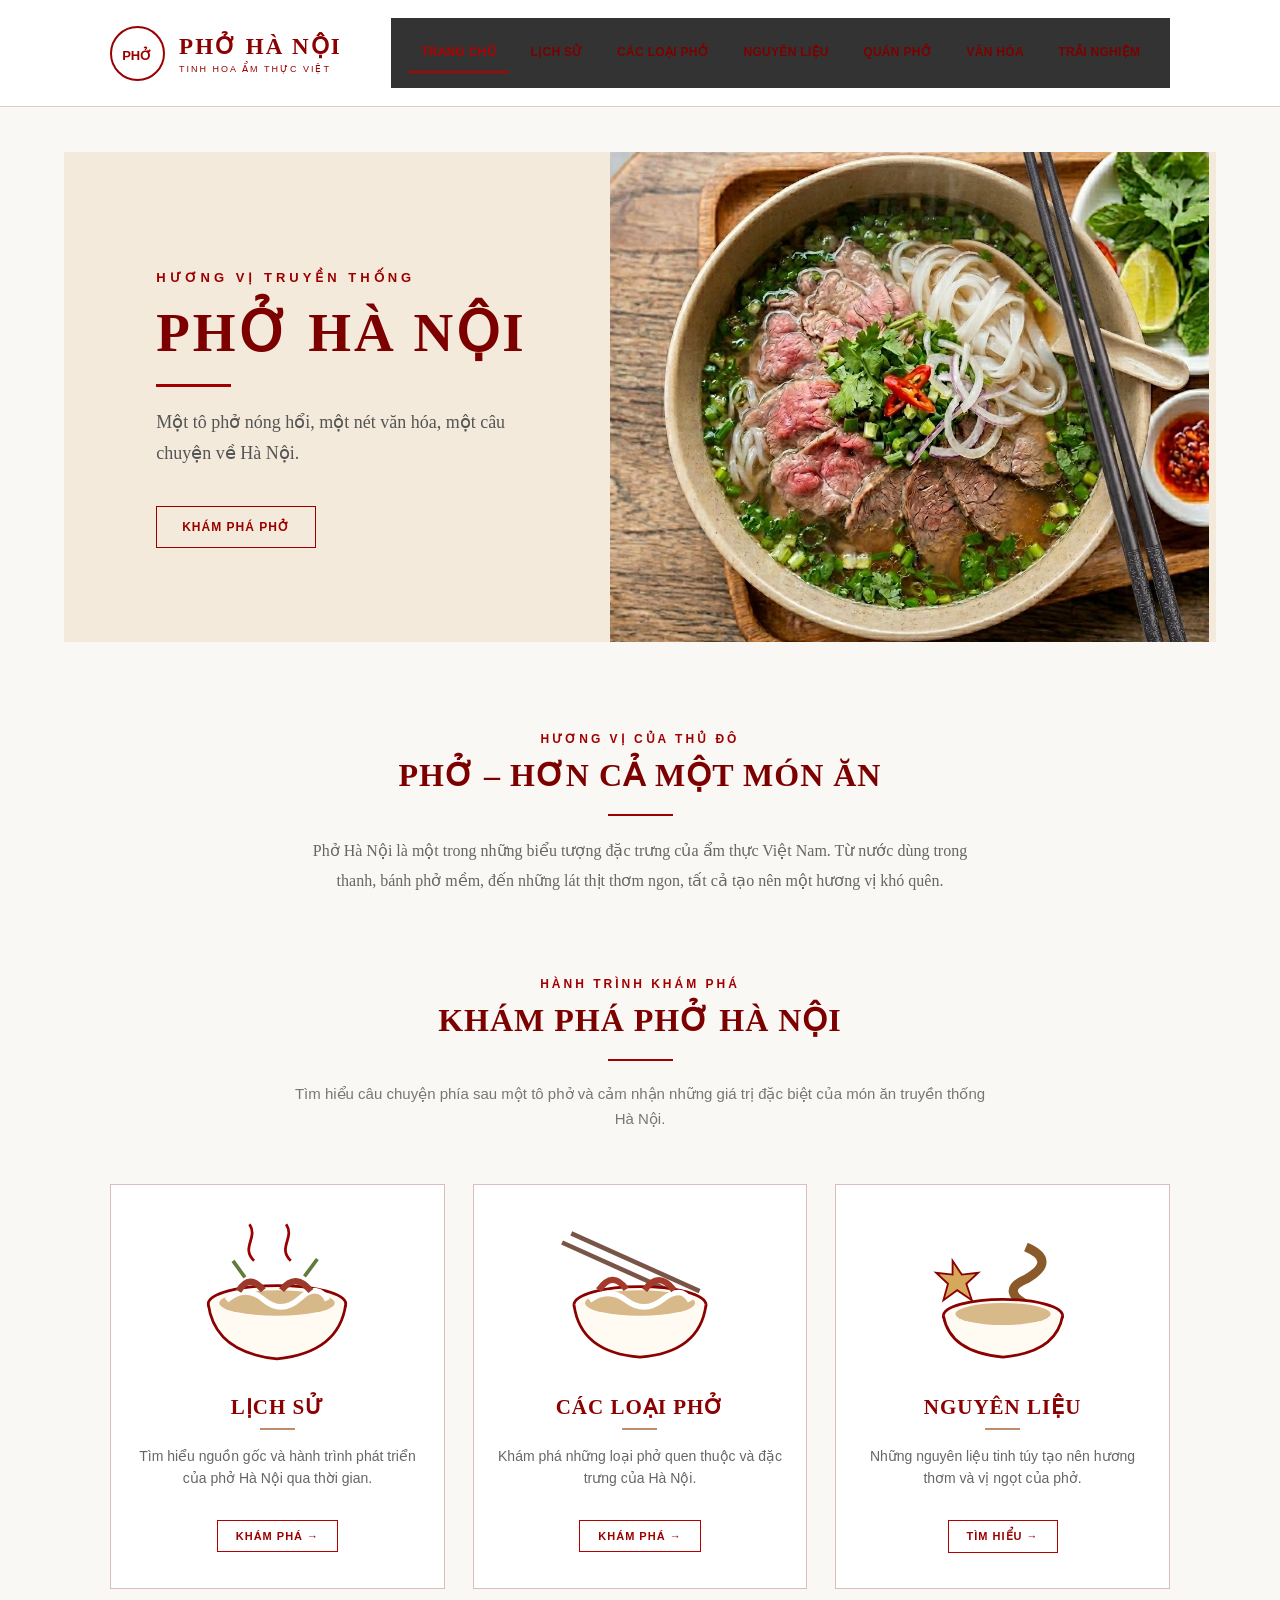
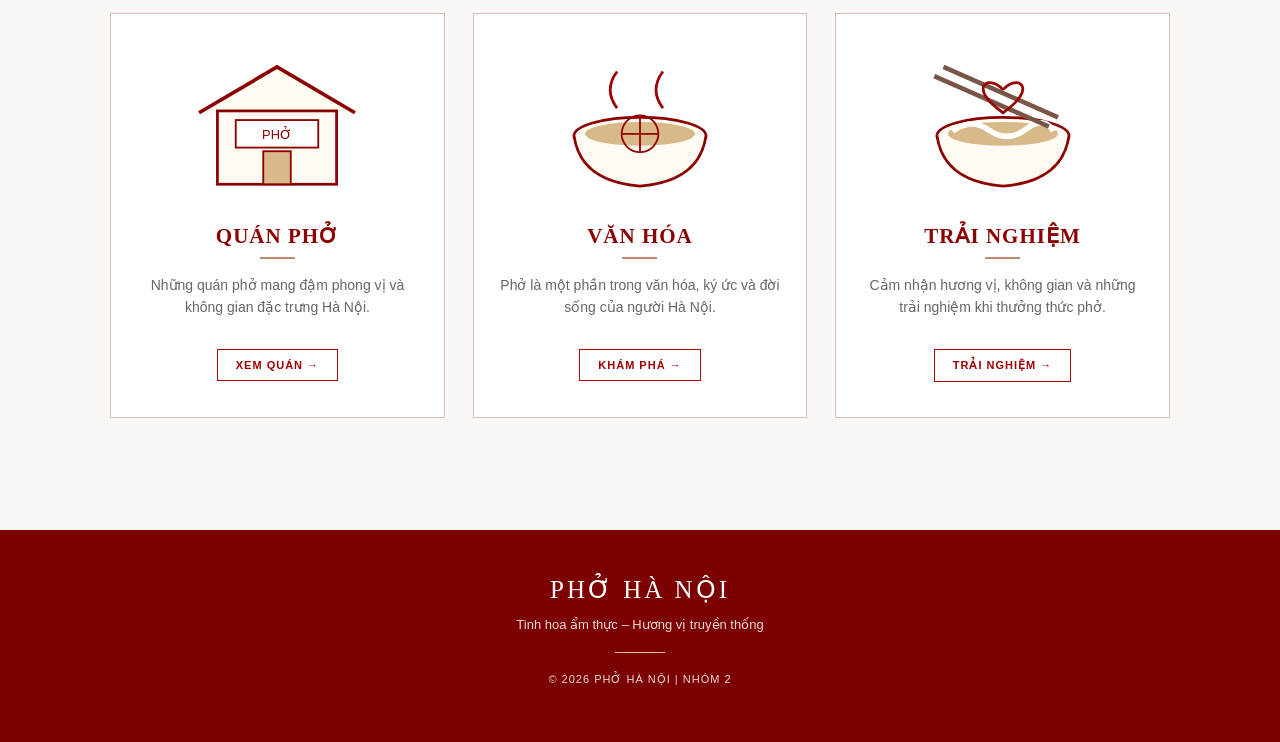
==== commit e21526bc: "Cap nhat trang chu" ====
--- a/index.html
+++ b/index.html
@@ -1,209 +1,690 @@
 <!DOCTYPE html>
 <html lang="vi">
-
 <head>
     <meta charset="UTF-8">
     <meta name="viewport" content="width=device-width, initial-scale=1.0">
 
-    <title>Phở Hà Nội</title>
+    <title>Phở Hà Nội - Tinh hoa ẩm thực Việt</title>
 
     <link rel="stylesheet" href="style.css">
 </head>
 
 <body>
 
-    <!-- THANH MENU -->
-    <header>
+    <!-- ================= HEADER ================= -->
+
+    <header class="header">
 
         <div class="logo">
-            <span>🍜</span>
-            <h1>PHỞ HÀ NỘI</h1>
-        </div>
-
-        <nav>
-            <a href="index.html" class="active">Trang chủ</a>
-            <a href="lichsu.html">Lịch sử</a>
-            <a href="cacloaipho.html">Các loại phở</a>
-            <a href="nguyenlieu.html">Nguyên liệu</a>
-            <a href="quanpho.html">Quán phở</a>
-            <a href="vanhoa.html">Văn hóa</a>
-            <a href="trai-nghiem.html">Trải nghiệm</a>
+            <div class="logo-bieu-tuong">PHỞ</div>
+
+            <div class="logo-chu">
+                <h1>PHỞ HÀ NỘI</h1>
+                <p>TINH HOA ẨM THỰC VIỆT</p>
+            </div>
+        </div>
+
+
+        <nav class="menu">
+
+            <a href="index.html" class="active">TRANG CHỦ</a>
+
+            <a href="lichsu.html">LỊCH SỬ</a>
+
+            <a href="cacloaipho.html">CÁC LOẠI PHỞ</a>
+
+            <a href="nguyenlieu.html">NGUYÊN LIỆU</a>
+
+            <a href="quanpho.html">QUÁN PHỞ</a>
+
+            <a href="vanhoa.html">VĂN HÓA</a>
+
+            <a href="trai-nghiem.html">TRẢI NGHIỆM</a>
+
         </nav>
 
     </header>
 
 
-    <!-- PHẦN GIỚI THIỆU CHÍNH -->
-    <main>
-
-        <section class="banner">
-
-            <div class="banner-text">
-
-                <p class="chu-nho">HƯƠNG VỊ TRUYỀN THỐNG</p>
-
-                <h2>PHỞ HÀ NỘI</h2>
-
-                <p>
-                    Tinh hoa ẩm thực giữa lòng Thủ đô
-                </p>
-
-                <a href="cacloaipho.html" class="nut">
-                    KHÁM PHÁ NGAY
-                </a>
+
+    <!-- ================= BANNER ================= -->
+
+    <section class="banner">
+
+        <div class="banner-noi-dung">
+
+            <p class="banner-phu">
+                HƯƠNG VỊ TRUYỀN THỐNG
+            </p>
+
+            <h2>
+                PHỞ HÀ NỘI
+            </h2>
+
+            <div class="banner-duong-ke"></div>
+
+            <p class="banner-mo-ta">
+                Một tô phở nóng hổi, một nét văn hóa,
+                một câu chuyện về Hà Nội.
+            </p>
+
+            <a href="cacloaipho.html" class="banner-nut">
+                KHÁM PHÁ PHỞ
+            </a>
+
+        </div>
+
+
+        <div class="banner-anh">
+
+            <img src="hinhanh/Phở bò.jpg"
+                 alt="Phở bò Hà Nội">
+
+        </div>
+
+    </section>
+
+
+
+    <!-- ================= GIỚI THIỆU ================= -->
+
+    <section class="gioi-thieu">
+
+        <p class="tieu-de-phu">
+            HƯƠNG VỊ CỦA THỦ ĐÔ
+        </p>
+
+        <h2>
+            PHỞ – HƠN CẢ MỘT MÓN ĂN
+        </h2>
+
+        <div class="duong-ke"></div>
+
+        <p class="gioi-thieu-text">
+
+            Phở Hà Nội là một trong những biểu tượng
+            đặc trưng của ẩm thực Việt Nam.
+            Từ nước dùng trong thanh, bánh phở mềm,
+            đến những lát thịt thơm ngon,
+            tất cả tạo nên một hương vị khó quên.
+
+        </p>
+
+    </section>
+
+
+
+    <!-- ================= 6 Ô KHÁM PHÁ ================= -->
+
+    <section id="kham-pha">
+
+        <p class="tieu-de-phu">
+            HÀNH TRÌNH KHÁM PHÁ
+        </p>
+
+        <h2>
+            KHÁM PHÁ PHỞ HÀ NỘI
+        </h2>
+
+        <div class="duong-ke"></div>
+
+        <p class="mo-ta-kham-pha">
+
+            Tìm hiểu câu chuyện phía sau một tô phở
+            và cảm nhận những giá trị đặc biệt
+            của món ăn truyền thống Hà Nội.
+
+        </p>
+
+
+        <!-- ===== Ô 1 ===== -->
+
+        <div class="o-pho">
+
+            <div class="anh-ve">
+
+                <svg viewBox="0 0 240 170">
+
+                    <!-- Hơi nóng -->
+                    <path d="M95 45
+                             C80 30 100 20 90 5"
+                          fill="none"
+                          stroke="#9b0000"
+                          stroke-width="3"/>
+
+                    <path d="M135 45
+                             C120 30 140 20 130 5"
+                          fill="none"
+                          stroke="#9b0000"
+                          stroke-width="3"/>
+
+
+                    <!-- Bát -->
+                    <ellipse cx="120"
+                             cy="92"
+                             rx="75"
+                             ry="20"
+                             fill="#fffaf2"
+                             stroke="#8b0000"
+                             stroke-width="3"/>
+
+                    <path d="M45 92
+                             Q52 145 120 152
+                             Q188 145 195 92"
+                          fill="#fffaf2"
+                          stroke="#8b0000"
+                          stroke-width="3"/>
+
+
+                    <!-- Nước -->
+                    <ellipse cx="120"
+                             cy="91"
+                             rx="63"
+                             ry="14"
+                             fill="#d7b889"/>
+
+
+                    <!-- Bánh phở -->
+                    <path d="M65 88
+                             Q85 70 105 87
+                             T145 86
+                             T175 88"
+                          fill="none"
+                          stroke="white"
+                          stroke-width="6"/>
+
+
+                    <!-- Thịt bò -->
+                    <path d="M78 78
+                             Q90 58 105 77"
+                          fill="none"
+                          stroke="#9b3a2a"
+                          stroke-width="7"/>
+
+                    <path d="M125 77
+                             Q140 57 157 78"
+                          fill="none"
+                          stroke="#9b3a2a"
+                          stroke-width="7"/>
+
+
+                    <!-- Hành -->
+                    <line x1="85"
+                          y1="63"
+                          x2="72"
+                          y2="45"
+                          stroke="#607c38"
+                          stroke-width="4"/>
+
+                    <line x1="150"
+                          y1="62"
+                          x2="164"
+                          y2="43"
+                          stroke="#607c38"
+                          stroke-width="4"/>
+
+                </svg>
 
             </div>
 
 
-            <div class="banner-image">
-
-                <img src="hinhanh/Phở bò.jpg" alt="Phở bò Hà Nội">
+            <h3>LỊCH SỬ</h3>
+
+            <div class="ke-nho"></div>
+
+            <p>
+                Tìm hiểu nguồn gốc và hành trình
+                phát triển của phở Hà Nội qua thời gian.
+            </p>
+
+            <a href="lichsu.html">
+                KHÁM PHÁ →
+            </a>
+
+        </div>
+
+
+
+        <!-- ===== Ô 2 ===== -->
+
+        <div class="o-pho">
+
+            <div class="anh-ve">
+
+                <svg viewBox="0 0 240 170">
+
+                    <!-- Đũa -->
+                    <line x1="35"
+                          y1="25"
+                          x2="175"
+                          y2="88"
+                          stroke="#795548"
+                          stroke-width="5"/>
+
+                    <line x1="45"
+                          y1="15"
+                          x2="185"
+                          y2="78"
+                          stroke="#795548"
+                          stroke-width="5"/>
+
+
+                    <!-- Bát -->
+                    <ellipse cx="120"
+                             cy="93"
+                             rx="72"
+                             ry="20"
+                             fill="#fffaf2"
+                             stroke="#8b0000"
+                             stroke-width="3"/>
+
+                    <path d="M48 93
+                             Q55 145 120 150
+                             Q185 145 192 93"
+                          fill="#fffaf2"
+                          stroke="#8b0000"
+                          stroke-width="3"/>
+
+
+                    <ellipse cx="120"
+                             cy="91"
+                             rx="60"
+                             ry="14"
+                             fill="#d8b989"/>
+
+
+                    <!-- Bánh phở -->
+                    <path d="M65 88
+                             Q85 73 105 88
+                             T145 87
+                             T175 89"
+                          fill="none"
+                          stroke="white"
+                          stroke-width="6"/>
+
+
+                    <!-- Thịt -->
+                    <path d="M75 77
+                             Q90 55 105 76"
+                          fill="none"
+                          stroke="#a53a2a"
+                          stroke-width="7"/>
+
+                    <path d="M125 77
+                             Q140 55 157 77"
+                          fill="none"
+                          stroke="#a53a2a"
+                          stroke-width="7"/>
+
+                </svg>
 
             </div>
 
-        </section>
-
-
-        <!-- GIỚI THIỆU -->
-        <section class="gioi-thieu">
-
-            <p class="tieu-de-nho">KHÁM PHÁ</p>
-
-            <h2>Phở Hà Nội – Hương vị của Thủ đô</h2>
-
-            <p class="mo-ta">
-                Phở là một trong những món ăn nổi tiếng gắn liền với
-                văn hóa ẩm thực Hà Nội. Một bát phở với nước dùng
-                thơm ngon, bánh phở mềm cùng thịt và các loại gia vị
-                tạo nên một hương vị đặc trưng khó quên.
-            </p>
-
-        </section>
-
-
-        <!-- CÁC MỤC CỦA WEBSITE -->
-        <section class="kham-pha">
-
-            <h2>KHÁM PHÁ PHỞ HÀ NỘI</h2>
-
-            <div class="duong-ke"></div>
-
-
-            <div class="the">
-
-                <div class="icon">📖</div>
-
-                <h3>Lịch sử</h3>
-
-                <p>
-                    Tìm hiểu nguồn gốc và quá trình
-                    phát triển của Phở Hà Nội.
-                </p>
-
-                <a href="lichsu.html">Xem thêm →</a>
+
+            <h3>CÁC LOẠI PHỞ</h3>
+
+            <div class="ke-nho"></div>
+
+            <p>
+                Khám phá những loại phở quen thuộc
+                và đặc trưng của Hà Nội.
+            </p>
+
+            <a href="cacloaipho.html">
+                KHÁM PHÁ →
+            </a>
+
+        </div>
+
+
+
+        <!-- ===== Ô 3 ===== -->
+
+        <div class="o-pho">
+
+            <div class="anh-ve">
+
+                <svg viewBox="0 0 240 170">
+
+                    <!-- Hoa hồi -->
+                    <path d="M65 45
+                             L75 60
+                             L93 58
+                             L80 70
+                             L86 88
+                             L70 77
+                             L55 88
+                             L60 70
+                             L47 58
+                             L65 60 Z"
+                          fill="#d5a85b"
+                          stroke="#8b0000"
+                          stroke-width="2"/>
+
+
+                    <!-- Quế -->
+                    <path d="M145 30
+                             Q180 45 145 65
+                             Q115 78 150 95"
+                          fill="none"
+                          stroke="#8b5a2b"
+                          stroke-width="10"/>
+
+
+                    <!-- Bát -->
+                    <ellipse cx="120"
+                             cy="105"
+                             rx="65"
+                             ry="18"
+                             fill="#fffaf2"
+                             stroke="#8b0000"
+                             stroke-width="3"/>
+
+                    <path d="M55 105
+                             Q62 145 120 150
+                             Q178 145 185 105"
+                          fill="#fffaf2"
+                          stroke="#8b0000"
+                          stroke-width="3"/>
+
+
+                    <ellipse cx="120"
+                             cy="103"
+                             rx="52"
+                             ry="12"
+                             fill="#d8b989"/>
+
+                </svg>
 
             </div>
 
 
-            <div class="the">
-
-                <div class="icon">🍜</div>
-
-                <h3>Các loại phở</h3>
-
-                <p>
-                    Khám phá phở bò, phở gà,
-                    phở tái, phở chín và nhiều loại khác.
-                </p>
-
-                <a href="cacloaipho.html">Xem thêm →</a>
+            <h3>NGUYÊN LIỆU</h3>
+
+            <div class="ke-nho"></div>
+
+            <p>
+                Những nguyên liệu tinh túy tạo nên
+                hương thơm và vị ngọt của phở.
+            </p>
+
+            <a href="nguyenlieu.html">
+                TÌM HIỂU →
+            </a>
+
+        </div>
+
+
+
+        <!-- ===== Ô 4 ===== -->
+
+        <div class="o-pho">
+
+            <div class="anh-ve">
+
+                <svg viewBox="0 0 240 170">
+
+                    <!-- Mái quán -->
+                    <path d="M35 70
+                             L120 20
+                             L205 70"
+                          fill="#fffaf2"
+                          stroke="#8b0000"
+                          stroke-width="4"/>
+
+
+                    <!-- Nhà -->
+                    <rect x="55"
+                          y="68"
+                          width="130"
+                          height="80"
+                          fill="#fffaf2"
+                          stroke="#8b0000"
+                          stroke-width="3"/>
+
+
+                    <!-- Biển -->
+                    <rect x="75"
+                          y="78"
+                          width="90"
+                          height="30"
+                          fill="white"
+                          stroke="#8b0000"
+                          stroke-width="2"/>
+
+                    <text x="120"
+                          y="99"
+                          text-anchor="middle"
+                          font-size="14"
+                          fill="#8b0000">
+                        PHỞ
+                    </text>
+
+
+                    <!-- Cửa -->
+                    <rect x="105"
+                          y="112"
+                          width="30"
+                          height="36"
+                          fill="#d8b989"
+                          stroke="#8b0000"
+                          stroke-width="2"/>
+
+                </svg>
 
             </div>
 
 
-            <div class="the">
-
-                <div class="icon">🥩</div>
-
-                <h3>Nguyên liệu</h3>
-
-                <p>
-                    Tìm hiểu nguyên liệu và cách tạo nên
-                    một bát phở thơm ngon.
-                </p>
-
-                <a href="nguyenlieu.html">Xem thêm →</a>
+            <h3>QUÁN PHỞ</h3>
+
+            <div class="ke-nho"></div>
+
+            <p>
+                Những quán phở mang đậm phong vị
+                và không gian đặc trưng Hà Nội.
+            </p>
+
+            <a href="quanpho.html">
+                XEM QUÁN →
+            </a>
+
+        </div>
+
+
+
+        <!-- ===== Ô 5 ===== -->
+
+        <div class="o-pho">
+
+            <div class="anh-ve">
+
+                <svg viewBox="0 0 240 170">
+
+                    <!-- Bát -->
+                    <ellipse cx="120"
+                             cy="95"
+                             rx="72"
+                             ry="20"
+                             fill="#fffaf2"
+                             stroke="#8b0000"
+                             stroke-width="3"/>
+
+                    <path d="M48 95
+                             Q55 145 120 150
+                             Q185 145 192 95"
+                          fill="#fffaf2"
+                          stroke="#8b0000"
+                          stroke-width="3"/>
+
+
+                    <!-- Nước -->
+                    <ellipse cx="120"
+                             cy="93"
+                             rx="60"
+                             ry="13"
+                             fill="#d8b989"/>
+
+
+                    <!-- Hoa văn -->
+                    <circle cx="120"
+                            cy="93"
+                            r="20"
+                            fill="none"
+                            stroke="#9b0000"
+                            stroke-width="2"/>
+
+                    <path d="M120 73
+                             L120 113
+                             M100 93
+                             L140 93"
+                          stroke="#9b0000"
+                          stroke-width="2"/>
+
+
+                    <!-- Hơi nóng -->
+                    <path d="M95 65
+                             Q80 45 95 25"
+                          fill="none"
+                          stroke="#9b0000"
+                          stroke-width="3"/>
+
+                    <path d="M145 65
+                             Q130 45 145 25"
+                          fill="none"
+                          stroke="#9b0000"
+                          stroke-width="3"/>
+
+                </svg>
 
             </div>
 
 
-            <div class="the">
-
-                <div class="icon">📍</div>
-
-                <h3>Quán phở</h3>
-
-                <p>
-                    Khám phá những địa điểm thưởng thức
-                    phở nổi tiếng tại Hà Nội.
-                </p>
-
-                <a href="quanpho.html">Xem thêm →</a>
+            <h3>VĂN HÓA</h3>
+
+            <div class="ke-nho"></div>
+
+            <p>
+                Phở là một phần trong văn hóa,
+                ký ức và đời sống của người Hà Nội.
+            </p>
+
+            <a href="vanhoa.html">
+                KHÁM PHÁ →
+            </a>
+
+        </div>
+
+
+
+        <!-- ===== Ô 6 ===== -->
+
+        <div class="o-pho">
+
+            <div class="anh-ve">
+
+                <svg viewBox="0 0 240 170">
+
+                    <!-- Bát -->
+                    <ellipse cx="120"
+                             cy="95"
+                             rx="72"
+                             ry="20"
+                             fill="#fffaf2"
+                             stroke="#8b0000"
+                             stroke-width="3"/>
+
+                    <path d="M48 95
+                             Q55 145 120 150
+                             Q185 145 192 95"
+                          fill="#fffaf2"
+                          stroke="#8b0000"
+                          stroke-width="3"/>
+
+
+                    <ellipse cx="120"
+                             cy="93"
+                             rx="60"
+                             ry="13"
+                             fill="#d8b989"/>
+
+
+                    <!-- Bánh phở -->
+                    <path d="M65 90
+                             Q85 75 105 89
+                             T145 88
+                             T175 90"
+                          fill="none"
+                          stroke="white"
+                          stroke-width="6"/>
+
+
+                    <!-- Đũa -->
+                    <line x1="45"
+                          y1="30"
+                          x2="170"
+                          y2="85"
+                          stroke="#795548"
+                          stroke-width="5"/>
+
+                    <line x1="55"
+                          y1="20"
+                          x2="180"
+                          y2="75"
+                          stroke="#795548"
+                          stroke-width="5"/>
+
+
+                    <!-- Trái tim -->
+                    <path d="M120 45
+                             C105 27 80 42 120 70
+                             C160 42 135 27 120 45"
+                          fill="none"
+                          stroke="#9b0000"
+                          stroke-width="3"/>
+
+                </svg>
 
             </div>
 
 
-            <div class="the">
-
-                <div class="icon">❤️</div>
-
-                <h3>Văn hóa</h3>
-
-                <p>
-                    Tìm hiểu nét đẹp của phở trong
-                    văn hóa và đời sống Hà Nội.
-                </p>
-
-                <a href="vanhoa.html">Xem thêm →</a>
-
-            </div>
-
-
-            <div class="the">
-
-                <div class="icon">📸</div>
-
-                <h3>Trải nghiệm</h3>
-
-                <p>
-                    Cùng khám phá cách thưởng thức
-                    và trải nghiệm Phở Hà Nội.
-                </p>
-
-                <a href="trai-nghiem.html">Xem thêm →</a>
-
-            </div>
-
-        </section>
-
-    </main>
-
-
-    <!-- FOOTER -->
-    <footer>
-
-        <h3>🍜 PHỞ HÀ NỘI</h3>
+            <h3>TRẢI NGHIỆM</h3>
+
+            <div class="ke-nho"></div>
+
+            <p>
+                Cảm nhận hương vị, không gian và
+                những trải nghiệm khi thưởng thức phở.
+            </p>
+
+            <a href="trai-nghiem.html">
+                TRẢI NGHIỆM →
+            </a>
+
+        </div>
+
+    </section>
+
+
+
+    <!-- ================= FOOTER ================= -->
+
+    <footer class="footer">
+
+        <div class="footer-logo">
+            PHỞ HÀ NỘI
+        </div>
 
         <p>
-            Khám phá hương vị truyền thống của ẩm thực Thủ đô
+            Tinh hoa ẩm thực – Hương vị truyền thống
         </p>
 
-        <div class="footer-line"></div>
-
-        <p>© 2026 Phở Hà Nội | Nhóm 4</p>
+        <div class="footer-duong-ke"></div>
+
+        <p class="copyright">
+            © 2026 PHỞ HÀ NỘI | NHÓM 2
+        </p>
 
     </footer>
 
 </body>
-
 </html>
--- a/style.css
+++ b/style.css
@@ -182,10 +182,13 @@
 
 }
 
-
-/* =========================
-   CÀI ĐẶT CHUNG
-   ========================= */
+/* =================================================
+   PHỞ HÀ NỘI
+   STYLE.CSS
+   ================================================= */
+
+
+/* ================= CƠ BẢN ================= */
 
 * {
     box-sizing: border-box;
@@ -193,279 +196,595 @@
 
 body {
     margin: 0;
+
+    background-color: #faf8f4;
+
+    color: #333;
+
     font-family: Arial, sans-serif;
-    background-color: #fffaf5;
-    color: #333333;
-}
-
-
-/* =========================
-   THANH MENU
-   ========================= */
-
-header {
-    height: 90px;
+}
+
+
+/* ================= HEADER ================= */
+
+.header {
+    position: relative;
+
+    width: 100%;
+
     background-color: white;
-    border-bottom: 2px solid #eeeeee;
+
+    border-bottom: 1px solid #e4caca;
+
+    padding: 18px 5%;
+
+    text-align: center;
+}
+
+
+/* Logo */
+
+.logo {
+    display: inline-block;
+
+    vertical-align: middle;
+
+    margin-right: 45px;
+
+    text-align: left;
+}
+
+
+.logo-bieu-tuong {
+    display: inline-block;
+
+    vertical-align: middle;
+
+    width: 55px;
+    height: 55px;
+
+    line-height: 55px;
+
+    border: 2px solid #9b0000;
+
+    border-radius: 50%;
+
+    color: #9b0000;
+
+    font-size: 13px;
+
+    font-weight: bold;
+
+    text-align: center;
+}
+
+
+.logo-chu {
+    display: inline-block;
+
+    vertical-align: middle;
+
+    margin-left: 10px;
+}
+
+
+.logo-chu h1 {
+    margin: 0;
+
+    color: #8b0000;
+
+    font-family: Georgia, serif;
+
+    font-size: 23px;
+
+    letter-spacing: 2px;
+}
+
+
+.logo-chu p {
+    margin: 4px 0 0;
+
+    color: #9b0000;
+
+    font-size: 9px;
+
+    letter-spacing: 2px;
+}
+
+
+/* ================= MENU ================= */
+
+.menu {
+    display: inline-block;
+
+    vertical-align: middle;
+}
+
+
+.menu a {
+    display: inline-block;
+
+    padding: 12px 13px;
+
+    margin: 0 2px;
+
+    color: #7d0000;
+
+    text-decoration: none;
+
+    font-size: 12px;
+
+    font-weight: bold;
+
+    letter-spacing: 0.3px;
+
+    border-bottom: 2px solid transparent;
+
+    transition: 0.3s;
+}
+
+
+.menu a:hover {
+    color: #b30000;
+
+    border-bottom: 2px solid #b30000;
+}
+
+
+.menu a.active {
+    color: #b30000;
+
+    border-bottom: 2px solid #b30000;
+}
+
+
+/* ================= BANNER ================= */
+
+.banner {
     position: relative;
-}
-
-
-/* LOGO */
-
-.logo {
+
+    width: 90%;
+
+    height: 490px;
+
+    margin: 45px auto;
+
+    background-color: #f4eadb;
+
+    overflow: hidden;
+}
+
+
+.banner-noi-dung {
+    display: inline-block;
+
+    vertical-align: top;
+
+    width: 47%;
+
+    padding: 105px 0 0 8%;
+
+    position: relative;
+
+    z-index: 2;
+}
+
+
+.banner-phu {
+    color: #9b0000;
+
+    font-size: 13px;
+
+    font-weight: bold;
+
+    letter-spacing: 4px;
+}
+
+
+.banner h2 {
+    margin: 15px 0;
+
+    color: #7d0000;
+
+    font-family: Georgia, serif;
+
+    font-size: 55px;
+
+    letter-spacing: 3px;
+}
+
+
+.banner-duong-ke {
+    width: 75px;
+
+    height: 3px;
+
+    margin: 20px 0;
+
+    background-color: #a00000;
+}
+
+
+.banner-mo-ta {
+    width: 350px;
+
+    color: #555;
+
+    font-family: Georgia, serif;
+
+    font-size: 18px;
+
+    line-height: 1.7;
+}
+
+
+.banner-nut {
+    display: inline-block;
+
+    margin-top: 20px;
+
+    padding: 13px 25px;
+
+    border: 1px solid #9b0000;
+
+    color: #9b0000;
+
+    text-decoration: none;
+
+    font-size: 12px;
+
+    font-weight: bold;
+
+    letter-spacing: 1px;
+
+    transition: 0.35s;
+}
+
+
+.banner-nut:hover {
+    background-color: #9b0000;
+
+    color: white;
+}
+
+
+.banner-anh {
+    display: inline-block;
+
+    vertical-align: top;
+
+    width: 52%;
+
+    height: 100%;
+}
+
+
+.banner-anh img {
+    width: 100%;
+
+    height: 100%;
+
+    object-fit: cover;
+
+    transition: 0.6s;
+}
+
+
+.banner:hover .banner-anh img {
+    transform: scale(1.04);
+}
+
+
+/* ================= GIỚI THIỆU ================= */
+
+.gioi-thieu {
+    width: 70%;
+
+    margin: 90px auto 80px;
+
+    text-align: center;
+}
+
+
+.tieu-de-phu {
+    margin-bottom: 10px;
+
+    color: #a00000;
+
+    font-size: 12px;
+
+    font-weight: bold;
+
+    letter-spacing: 3px;
+}
+
+
+.gioi-thieu h2,
+#kham-pha h2 {
+    margin: 10px 0;
+
+    color: #7d0000;
+
+    font-family: Georgia, serif;
+
+    font-size: 32px;
+
+    letter-spacing: 1px;
+}
+
+
+.duong-ke {
+    width: 65px;
+
+    height: 2px;
+
+    margin: 20px auto;
+
+    background-color: #a00000;
+}
+
+
+.gioi-thieu-text {
+    width: 75%;
+
+    margin: 0 auto;
+
+    color: #666;
+
+    font-family: Georgia, serif;
+
+    font-size: 16px;
+
+    line-height: 1.9;
+}
+
+
+/* ================= 6 Ô ================= */
+
+#kham-pha {
+    width: 90%;
+
+    margin: 0 auto 100px;
+
+    text-align: center;
+}
+
+
+.mo-ta-kham-pha {
+    width: 60%;
+
+    margin: 0 auto 40px;
+
+    color: #777;
+
+    font-size: 15px;
+
+    line-height: 1.7;
+}
+
+
+/* ================= TỪNG Ô ================= */
+
+.o-pho {
+    display: inline-block;
+
+    vertical-align: top;
+
+    width: 29%;
+
+    height: 405px;
+
+    margin: 12px;
+
+    padding: 25px 22px;
+
+    background-color: white;
+
+    border: 1px solid #dcbcbc;
+
+    text-align: center;
+
+    position: relative;
+
+    overflow: hidden;
+
+    transition:
+        transform 0.4s ease,
+        box-shadow 0.4s ease,
+        border-color 0.4s ease;
+}
+
+
+/* đường đỏ bên trên */
+
+.o-pho:before {
+    content: "";
+
     position: absolute;
-    left: 40px;
-    top: 20px;
-}
-
-.logo span {
-    font-size: 28px;
-}
-
-.logo h1 {
-    display: inline-block;
-    margin: 0 0 0 8px;
-    color: #b30000;
-    font-size: 28px;
-    vertical-align: middle;
-}
-
-
-/* MENU */
-
-nav {
-    position: absolute;
-    right: 35px;
-    top: 34px;
-}
-
-nav a {
-    display: inline-block;
-    margin-left: 18px;
-    color: #b30000;
+
+    top: 0;
+    left: 50%;
+
+    width: 0;
+
+    height: 3px;
+
+    background-color: #9b0000;
+
+    transform: translateX(-50%);
+
+    transition: 0.4s;
+}
+
+
+/* HÌNH VẼ */
+
+.anh-ve {
+    width: 100%;
+
+    height: 180px;
+
+    padding-top: 5px;
+
+    text-align: center;
+}
+
+
+.anh-ve svg {
+    width: 220px;
+
+    height: 165px;
+
+    transition:
+        transform 0.5s ease;
+}
+
+
+/* TÊN */
+
+.o-pho h3 {
+    margin: 5px 0 8px;
+
+    color: #8b0000;
+
+    font-family: Georgia, serif;
+
+    font-size: 21px;
+
+    letter-spacing: 1px;
+}
+
+
+/* ĐƯỜNG KẺ NHỎ */
+
+.ke-nho {
+    width: 35px;
+
+    height: 2px;
+
+    margin: 0 auto 15px;
+
+    background-color: #c28b6d;
+
+    transition: 0.4s;
+}
+
+
+/* MÔ TẢ */
+
+.o-pho p {
+    height: 55px;
+
+    margin: 0;
+
+    color: #666;
+
+    font-size: 14px;
+
+    line-height: 1.6;
+}
+
+
+/* NÚT */
+
+.o-pho a {
+    display: inline-block;
+
+    margin-top: 20px;
+
+    padding: 9px 18px;
+
+    border: 1px solid #b30000;
+
+    color: #9b0000;
+
     text-decoration: none;
-    font-size: 15px;
+
+    font-size: 11px;
+
     font-weight: bold;
-}
-
-nav a:hover {
-    color: #700000;
-}
-
-nav a.active {
-    border-bottom: 3px solid #b30000;
-    padding-bottom: 8px;
-}
-
-
-/* =========================
-   BANNER
-   ========================= */
-
-.banner {
-    width: 90%;
-    height: 430px;
-    margin: 35px auto;
-    background-color: #fff1e6;
-    position: relative;
-    overflow: hidden;
-}
-
-
-/* CHỮ BÊN TRÁI */
-
-.banner-text {
-    position: absolute;
-    left: 60px;
-    top: 75px;
-    width: 42%;
-}
-
-.chu-nho {
-    color: #b30000;
-    font-size: 14px;
-    font-weight: bold;
+
+    letter-spacing: 1px;
+
+    transition: 0.35s;
+}
+
+
+/* ================= HIỆU ỨNG HOVER ================= */
+
+.o-pho:hover {
+    transform: translateY(-10px);
+
+    border-color: #a00000;
+
+    box-shadow: 0 15px 35px rgba(80, 0, 0, 0.13);
+}
+
+
+.o-pho:hover:before {
+    width: 100%;
+}
+
+
+.o-pho:hover .anh-ve svg {
+    transform: scale(1.08);
+}
+
+
+.o-pho:hover .ke-nho {
+    width: 65px;
+}
+
+
+.o-pho:hover a {
+    background-color: #9b0000;
+
+    color: white;
+}
+
+
+/* ================= FOOTER ================= */
+
+.footer {
+    padding: 45px 20px;
+
+    background-color: #7d0000;
+
+    color: white;
+
+    text-align: center;
+}
+
+
+.footer-logo {
+    font-family: Georgia, serif;
+
+    font-size: 25px;
+
     letter-spacing: 3px;
 }
 
-.banner-text h2 {
-    margin: 15px 0;
-    color: #a00000;
-    font-size: 55px;
-    letter-spacing: 2px;
-}
-
-.banner-text p {
-    font-size: 20px;
-}
-
-
-/* NÚT */
-
-.nut {
-    display: inline-block;
-    margin-top: 20px;
-    padding: 13px 25px;
-    background-color: #b30000;
-    color: white;
-    text-decoration: none;
-    font-weight: bold;
-    border: 2px solid #b30000;
-}
-
-.nut:hover {
-    background-color: white;
-    color: #b30000;
-}
-
-
-/* HÌNH PHỞ */
-
-.banner-image {
-    position: absolute;
-    right: 0;
-    top: 0;
-    width: 50%;
-    height: 100%;
-}
-
-.banner-image img {
-    width: 100%;
-    height: 100%;
-    object-fit: cover;
-}
-
-
-/* =========================
-   GIỚI THIỆU
-   ========================= */
-
-.gioi-thieu {
-    width: 75%;
-    margin: 70px auto;
-    text-align: center;
-}
-
-.tieu-de-nho {
-    color: #b30000;
-    font-size: 14px;
-    font-weight: bold;
-    letter-spacing: 3px;
-}
-
-.gioi-thieu h2 {
-    color: #8b0000;
-    font-size: 32px;
-    margin: 10px 0 20px;
-}
-
-.mo-ta {
-    font-size: 17px;
-    line-height: 1.8;
-}
-
-
-/* =========================
-   CÁC MỤC KHÁM PHÁ
-   ========================= */
-
-.kham-pha {
-    width: 90%;
-    margin: 60px auto;
-    text-align: center;
-}
-
-.kham-pha > h2 {
-    color: #8b0000;
-    font-size: 30px;
-    margin-bottom: 10px;
-}
-
-.duong-ke {
-    width: 100px;
-    height: 3px;
-    background-color: #b30000;
-    margin: 0 auto 30px;
-}
-
-
-/* CÁC THẺ */
-
-.the {
-    display: inline-block;
-    vertical-align: top;
-    width: 29%;
-    min-height: 250px;
-    margin: 12px;
-    padding: 25px;
-    background-color: white;
-    border: 1px solid #eeeeee;
-    text-align: center;
-}
-
-
-/* ICON */
-
-.icon {
-    font-size: 38px;
-    margin-bottom: 10px;
-}
-
-
-/* TIÊU ĐỀ */
-
-.the h3 {
-    color: #a00000;
-    font-size: 21px;
-}
-
-
-/* NỘI DUNG */
-
-.the p {
-    font-size: 15px;
-    line-height: 1.6;
-}
-
-
-/* LINK */
-
-.the a {
-    color: #b30000;
-    text-decoration: none;
-    font-weight: bold;
-}
-
-.the a:hover {
-    text-decoration: underline;
-}
-
-
-/* =========================
-   FOOTER
-   ========================= */
-
-footer {
-    margin-top: 70px;
-    padding: 35px;
-    background-color: white;
-    border-top: 3px solid #b30000;
-    text-align: center;
-}
-
-footer h3 {
-    color: #b30000;
-    font-size: 22px;
-}
-
-footer p {
-    color: #666666;
-}
-
-.footer-line {
-    width: 80%;
+
+.footer p {
+    font-size: 13px;
+
+    opacity: 0.85;
+}
+
+
+.footer-duong-ke {
+    width: 50px;
+
     height: 1px;
-    background-color: #dddddd;
+
     margin: 20px auto;
+
+    background-color: #e5c2a8;
+}
+
+
+.copyright {
+    font-size: 11px !important;
+
+    letter-spacing: 1px;
 }
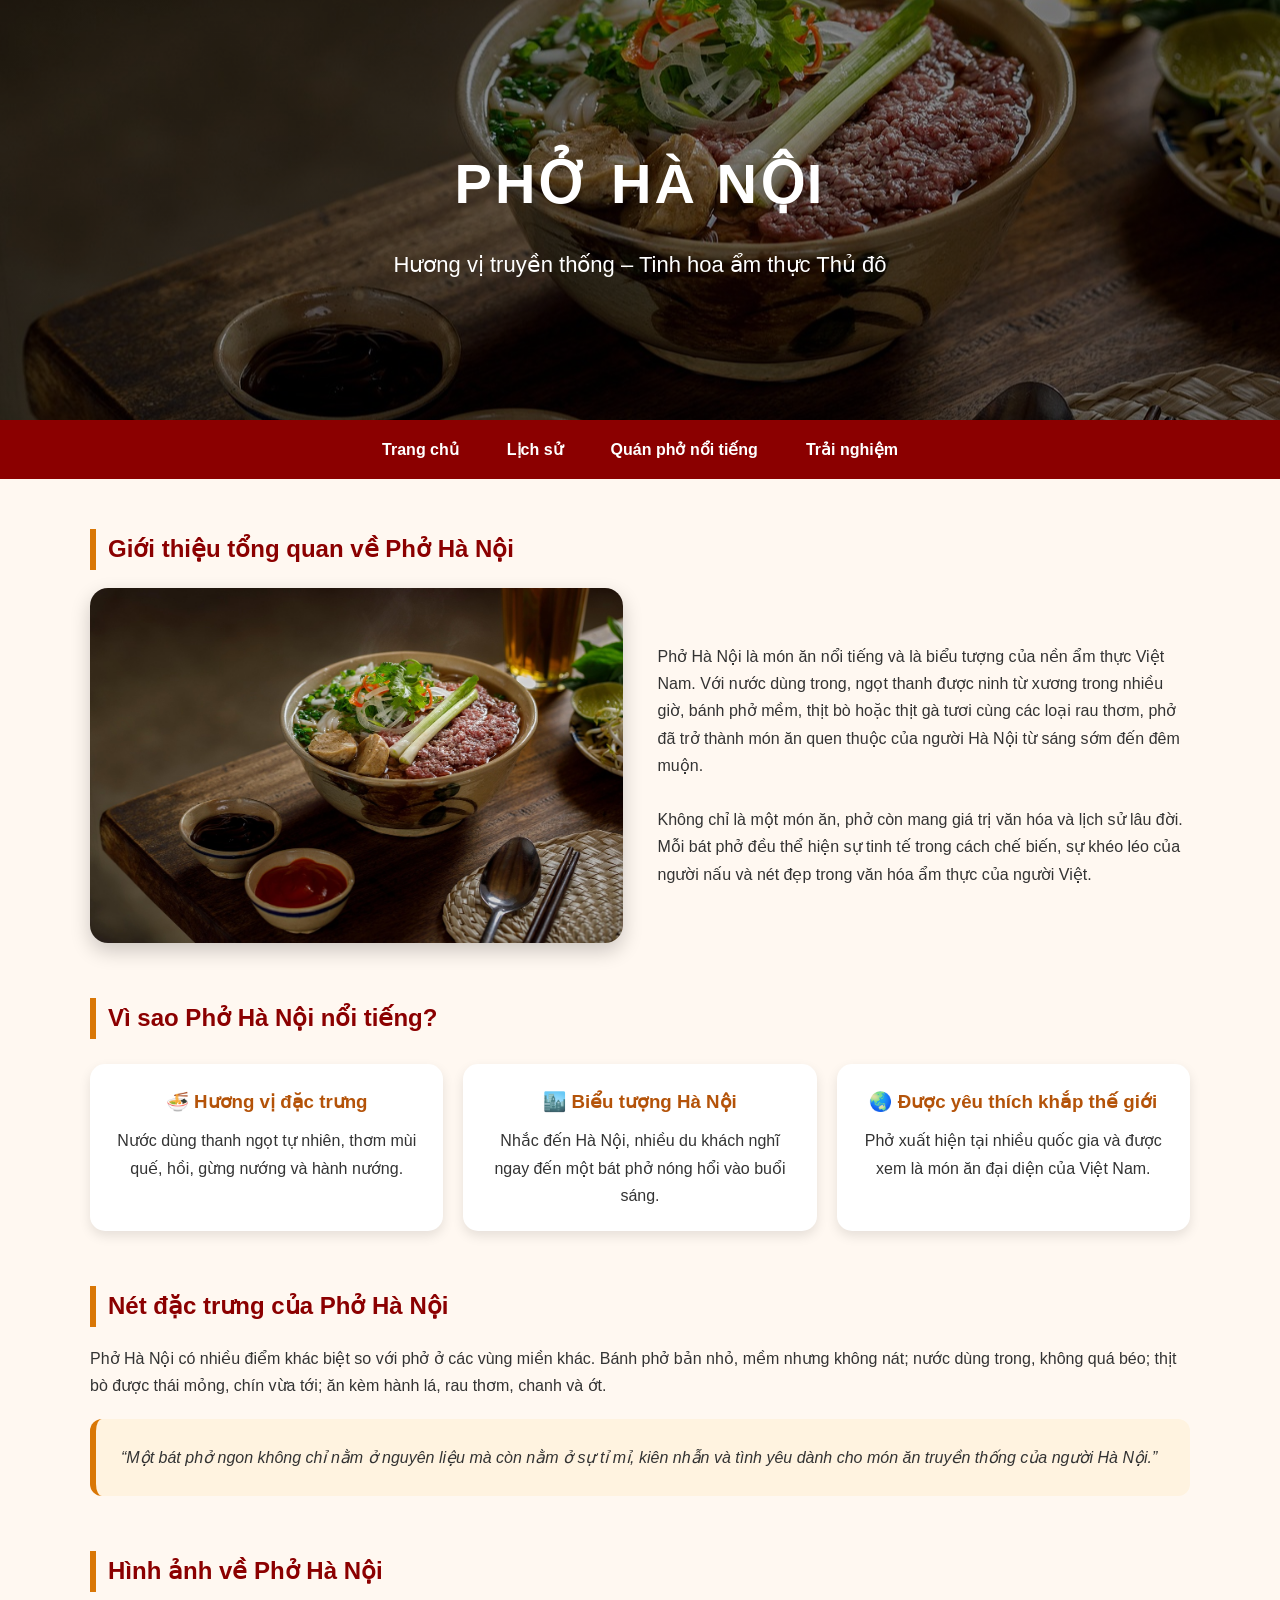
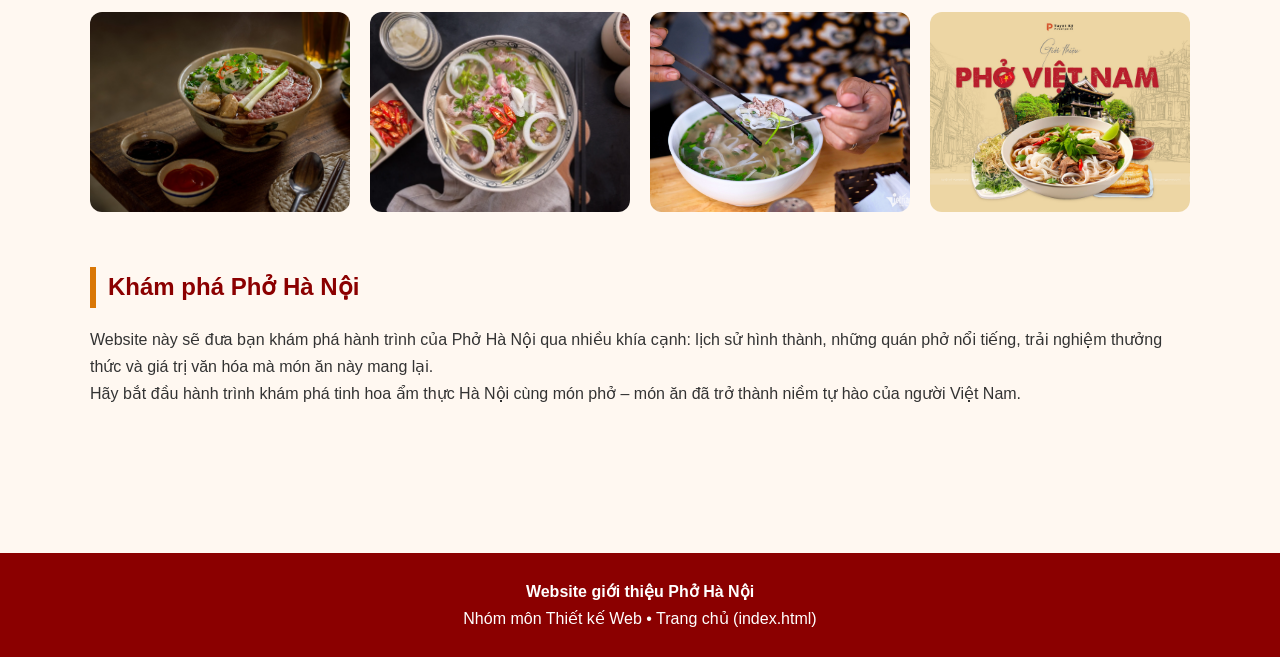
==== commit 32663c32: "Hoan thanh trang chu index" ====
--- a/index.html
+++ b/index.html
@@ -1,690 +1,283 @@
 <!DOCTYPE html>
 <html lang="vi">
 <head>
-    <meta charset="UTF-8">
-    <meta name="viewport" content="width=device-width, initial-scale=1.0">
-
-    <title>Phở Hà Nội - Tinh hoa ẩm thực Việt</title>
-
-    <link rel="stylesheet" href="style.css">
+  <meta charset="UTF-8" />
+  <meta name="viewport" content="width=device-width, initial-scale=1.0" />
+  <title>Phở Hà Nội | Trang chủ</title>
+
+  <style>
+    *{
+      margin:0;
+      padding:0;
+      box-sizing:border-box;
+      font-family:Arial, Helvetica, sans-serif;
+    }
+
+    body{
+      background:#fff8f1;
+      color:#333;
+      line-height:1.7;
+    }
+
+    header{
+      background:linear-gradient(rgba(0,0,0,.45),rgba(0,0,0,.45)),
+      url("images/pho1.jpg") center/cover;
+      height:420px;
+      display:flex;
+      flex-direction:column;
+      justify-content:center;
+      align-items:center;
+      text-align:center;
+      color:white;
+      padding:20px;
+    }
+
+    header h1{
+      font-size:56px;
+      letter-spacing:3px;
+      margin-bottom:15px;
+    }
+
+    header p{
+      font-size:22px;
+    }
+
+    nav{
+      background:#8b0000;
+      display:flex;
+      justify-content:center;
+      flex-wrap:wrap;
+      position:sticky;
+      top:0;
+    }
+
+    nav a{
+      color:white;
+      text-decoration:none;
+      padding:16px 24px;
+      font-weight:bold;
+      transition:.3s;
+    }
+
+    nav a:hover{
+      background:#d97706;
+    }
+
+    .container{
+      width:90%;
+      max-width:1100px;
+      margin:auto;
+      padding:50px 0;
+    }
+
+    section{
+      margin-bottom:55px;
+    }
+
+    h2{
+      color:#8b0000;
+      margin-bottom:18px;
+      border-left:6px solid #d97706;
+      padding-left:12px;
+    }
+
+    .intro{
+      display:grid;
+      grid-template-columns:1fr 1fr;
+      gap:35px;
+      align-items:center;
+    }
+
+    .intro img{
+      width:100%;
+      border-radius:18px;
+      box-shadow:0 8px 20px rgba(0,0,0,.2);
+    }
+
+    .highlight{
+      display:grid;
+      grid-template-columns:repeat(auto-fit,minmax(220px,1fr));
+      gap:20px;
+      margin-top:25px;
+    }
+
+    .card{
+      background:white;
+      padding:22px;
+      border-radius:15px;
+      box-shadow:0 5px 12px rgba(0,0,0,.1);
+      text-align:center;
+    }
+
+    .card h3{
+      color:#b45309;
+      margin-bottom:10px;
+    }
+
+    .quote{
+      background:#fff3e0;
+      border-left:6px solid #d97706;
+      padding:25px;
+      border-radius:12px;
+      font-style:italic;
+      margin-top:20px;
+    }
+
+    .gallery{
+      display:grid;
+      grid-template-columns:repeat(auto-fit,minmax(220px,1fr));
+      gap:20px;
+      margin-top:20px;
+    }
+
+    .gallery img{
+      width:100%;
+      height:200px;
+      object-fit:cover;
+      border-radius:12px;
+    }
+
+    footer{
+      background:#8b0000;
+      color:white;
+      text-align:center;
+      padding:25px;
+      margin-top:40px;
+    }
+
+    @media(max-width:768px){
+      header h1{
+        font-size:38px;
+      }
+
+      header p{
+        font-size:18px;
+      }
+
+      .intro{
+        grid-template-columns:1fr;
+      }
+    }
+  </style>
 </head>
 
 <body>
 
-    <!-- ================= HEADER ================= -->
-
-    <header class="header">
-
-        <div class="logo">
-            <div class="logo-bieu-tuong">PHỞ</div>
-
-            <div class="logo-chu">
-                <h1>PHỞ HÀ NỘI</h1>
-                <p>TINH HOA ẨM THỰC VIỆT</p>
-            </div>
-        </div>
-
-
-        <nav class="menu">
-
-            <a href="index.html" class="active">TRANG CHỦ</a>
-
-            <a href="lichsu.html">LỊCH SỬ</a>
-
-            <a href="cacloaipho.html">CÁC LOẠI PHỞ</a>
-
-            <a href="nguyenlieu.html">NGUYÊN LIỆU</a>
-
-            <a href="quanpho.html">QUÁN PHỞ</a>
-
-            <a href="vanhoa.html">VĂN HÓA</a>
-
-            <a href="trai-nghiem.html">TRẢI NGHIỆM</a>
-
-        </nav>
-
-    </header>
-
-
-
-    <!-- ================= BANNER ================= -->
-
-    <section class="banner">
-
-        <div class="banner-noi-dung">
-
-            <p class="banner-phu">
-                HƯƠNG VỊ TRUYỀN THỐNG
-            </p>
-
-            <h2>
-                PHỞ HÀ NỘI
-            </h2>
-
-            <div class="banner-duong-ke"></div>
-
-            <p class="banner-mo-ta">
-                Một tô phở nóng hổi, một nét văn hóa,
-                một câu chuyện về Hà Nội.
-            </p>
-
-            <a href="cacloaipho.html" class="banner-nut">
-                KHÁM PHÁ PHỞ
-            </a>
-
-        </div>
-
-
-        <div class="banner-anh">
-
-            <img src="hinhanh/Phở bò.jpg"
-                 alt="Phở bò Hà Nội">
-
-        </div>
-
-    </section>
-
-
-
-    <!-- ================= GIỚI THIỆU ================= -->
-
-    <section class="gioi-thieu">
-
-        <p class="tieu-de-phu">
-            HƯƠNG VỊ CỦA THỦ ĐÔ
-        </p>
-
-        <h2>
-            PHỞ – HƠN CẢ MỘT MÓN ĂN
-        </h2>
-
-        <div class="duong-ke"></div>
-
-        <p class="gioi-thieu-text">
-
-            Phở Hà Nội là một trong những biểu tượng
-            đặc trưng của ẩm thực Việt Nam.
-            Từ nước dùng trong thanh, bánh phở mềm,
-            đến những lát thịt thơm ngon,
-            tất cả tạo nên một hương vị khó quên.
-
-        </p>
-
-    </section>
-
-
-
-    <!-- ================= 6 Ô KHÁM PHÁ ================= -->
-
-    <section id="kham-pha">
-
-        <p class="tieu-de-phu">
-            HÀNH TRÌNH KHÁM PHÁ
-        </p>
-
-        <h2>
-            KHÁM PHÁ PHỞ HÀ NỘI
-        </h2>
-
-        <div class="duong-ke"></div>
-
-        <p class="mo-ta-kham-pha">
-
-            Tìm hiểu câu chuyện phía sau một tô phở
-            và cảm nhận những giá trị đặc biệt
-            của món ăn truyền thống Hà Nội.
-
-        </p>
-
-
-        <!-- ===== Ô 1 ===== -->
-
-        <div class="o-pho">
-
-            <div class="anh-ve">
-
-                <svg viewBox="0 0 240 170">
-
-                    <!-- Hơi nóng -->
-                    <path d="M95 45
-                             C80 30 100 20 90 5"
-                          fill="none"
-                          stroke="#9b0000"
-                          stroke-width="3"/>
-
-                    <path d="M135 45
-                             C120 30 140 20 130 5"
-                          fill="none"
-                          stroke="#9b0000"
-                          stroke-width="3"/>
-
-
-                    <!-- Bát -->
-                    <ellipse cx="120"
-                             cy="92"
-                             rx="75"
-                             ry="20"
-                             fill="#fffaf2"
-                             stroke="#8b0000"
-                             stroke-width="3"/>
-
-                    <path d="M45 92
-                             Q52 145 120 152
-                             Q188 145 195 92"
-                          fill="#fffaf2"
-                          stroke="#8b0000"
-                          stroke-width="3"/>
-
-
-                    <!-- Nước -->
-                    <ellipse cx="120"
-                             cy="91"
-                             rx="63"
-                             ry="14"
-                             fill="#d7b889"/>
-
-
-                    <!-- Bánh phở -->
-                    <path d="M65 88
-                             Q85 70 105 87
-                             T145 86
-                             T175 88"
-                          fill="none"
-                          stroke="white"
-                          stroke-width="6"/>
-
-
-                    <!-- Thịt bò -->
-                    <path d="M78 78
-                             Q90 58 105 77"
-                          fill="none"
-                          stroke="#9b3a2a"
-                          stroke-width="7"/>
-
-                    <path d="M125 77
-                             Q140 57 157 78"
-                          fill="none"
-                          stroke="#9b3a2a"
-                          stroke-width="7"/>
-
-
-                    <!-- Hành -->
-                    <line x1="85"
-                          y1="63"
-                          x2="72"
-                          y2="45"
-                          stroke="#607c38"
-                          stroke-width="4"/>
-
-                    <line x1="150"
-                          y1="62"
-                          x2="164"
-                          y2="43"
-                          stroke="#607c38"
-                          stroke-width="4"/>
-
-                </svg>
-
-            </div>
-
-
-            <h3>LỊCH SỬ</h3>
-
-            <div class="ke-nho"></div>
-
-            <p>
-                Tìm hiểu nguồn gốc và hành trình
-                phát triển của phở Hà Nội qua thời gian.
-            </p>
-
-            <a href="lichsu.html">
-                KHÁM PHÁ →
-            </a>
-
-        </div>
-
-
-
-        <!-- ===== Ô 2 ===== -->
-
-        <div class="o-pho">
-
-            <div class="anh-ve">
-
-                <svg viewBox="0 0 240 170">
-
-                    <!-- Đũa -->
-                    <line x1="35"
-                          y1="25"
-                          x2="175"
-                          y2="88"
-                          stroke="#795548"
-                          stroke-width="5"/>
-
-                    <line x1="45"
-                          y1="15"
-                          x2="185"
-                          y2="78"
-                          stroke="#795548"
-                          stroke-width="5"/>
-
-
-                    <!-- Bát -->
-                    <ellipse cx="120"
-                             cy="93"
-                             rx="72"
-                             ry="20"
-                             fill="#fffaf2"
-                             stroke="#8b0000"
-                             stroke-width="3"/>
-
-                    <path d="M48 93
-                             Q55 145 120 150
-                             Q185 145 192 93"
-                          fill="#fffaf2"
-                          stroke="#8b0000"
-                          stroke-width="3"/>
-
-
-                    <ellipse cx="120"
-                             cy="91"
-                             rx="60"
-                             ry="14"
-                             fill="#d8b989"/>
-
-
-                    <!-- Bánh phở -->
-                    <path d="M65 88
-                             Q85 73 105 88
-                             T145 87
-                             T175 89"
-                          fill="none"
-                          stroke="white"
-                          stroke-width="6"/>
-
-
-                    <!-- Thịt -->
-                    <path d="M75 77
-                             Q90 55 105 76"
-                          fill="none"
-                          stroke="#a53a2a"
-                          stroke-width="7"/>
-
-                    <path d="M125 77
-                             Q140 55 157 77"
-                          fill="none"
-                          stroke="#a53a2a"
-                          stroke-width="7"/>
-
-                </svg>
-
-            </div>
-
-
-            <h3>CÁC LOẠI PHỞ</h3>
-
-            <div class="ke-nho"></div>
-
-            <p>
-                Khám phá những loại phở quen thuộc
-                và đặc trưng của Hà Nội.
-            </p>
-
-            <a href="cacloaipho.html">
-                KHÁM PHÁ →
-            </a>
-
-        </div>
-
-
-
-        <!-- ===== Ô 3 ===== -->
-
-        <div class="o-pho">
-
-            <div class="anh-ve">
-
-                <svg viewBox="0 0 240 170">
-
-                    <!-- Hoa hồi -->
-                    <path d="M65 45
-                             L75 60
-                             L93 58
-                             L80 70
-                             L86 88
-                             L70 77
-                             L55 88
-                             L60 70
-                             L47 58
-                             L65 60 Z"
-                          fill="#d5a85b"
-                          stroke="#8b0000"
-                          stroke-width="2"/>
-
-
-                    <!-- Quế -->
-                    <path d="M145 30
-                             Q180 45 145 65
-                             Q115 78 150 95"
-                          fill="none"
-                          stroke="#8b5a2b"
-                          stroke-width="10"/>
-
-
-                    <!-- Bát -->
-                    <ellipse cx="120"
-                             cy="105"
-                             rx="65"
-                             ry="18"
-                             fill="#fffaf2"
-                             stroke="#8b0000"
-                             stroke-width="3"/>
-
-                    <path d="M55 105
-                             Q62 145 120 150
-                             Q178 145 185 105"
-                          fill="#fffaf2"
-                          stroke="#8b0000"
-                          stroke-width="3"/>
-
-
-                    <ellipse cx="120"
-                             cy="103"
-                             rx="52"
-                             ry="12"
-                             fill="#d8b989"/>
-
-                </svg>
-
-            </div>
-
-
-            <h3>NGUYÊN LIỆU</h3>
-
-            <div class="ke-nho"></div>
-
-            <p>
-                Những nguyên liệu tinh túy tạo nên
-                hương thơm và vị ngọt của phở.
-            </p>
-
-            <a href="nguyenlieu.html">
-                TÌM HIỂU →
-            </a>
-
-        </div>
-
-
-
-        <!-- ===== Ô 4 ===== -->
-
-        <div class="o-pho">
-
-            <div class="anh-ve">
-
-                <svg viewBox="0 0 240 170">
-
-                    <!-- Mái quán -->
-                    <path d="M35 70
-                             L120 20
-                             L205 70"
-                          fill="#fffaf2"
-                          stroke="#8b0000"
-                          stroke-width="4"/>
-
-
-                    <!-- Nhà -->
-                    <rect x="55"
-                          y="68"
-                          width="130"
-                          height="80"
-                          fill="#fffaf2"
-                          stroke="#8b0000"
-                          stroke-width="3"/>
-
-
-                    <!-- Biển -->
-                    <rect x="75"
-                          y="78"
-                          width="90"
-                          height="30"
-                          fill="white"
-                          stroke="#8b0000"
-                          stroke-width="2"/>
-
-                    <text x="120"
-                          y="99"
-                          text-anchor="middle"
-                          font-size="14"
-                          fill="#8b0000">
-                        PHỞ
-                    </text>
-
-
-                    <!-- Cửa -->
-                    <rect x="105"
-                          y="112"
-                          width="30"
-                          height="36"
-                          fill="#d8b989"
-                          stroke="#8b0000"
-                          stroke-width="2"/>
-
-                </svg>
-
-            </div>
-
-
-            <h3>QUÁN PHỞ</h3>
-
-            <div class="ke-nho"></div>
-
-            <p>
-                Những quán phở mang đậm phong vị
-                và không gian đặc trưng Hà Nội.
-            </p>
-
-            <a href="quanpho.html">
-                XEM QUÁN →
-            </a>
-
-        </div>
-
-
-
-        <!-- ===== Ô 5 ===== -->
-
-        <div class="o-pho">
-
-            <div class="anh-ve">
-
-                <svg viewBox="0 0 240 170">
-
-                    <!-- Bát -->
-                    <ellipse cx="120"
-                             cy="95"
-                             rx="72"
-                             ry="20"
-                             fill="#fffaf2"
-                             stroke="#8b0000"
-                             stroke-width="3"/>
-
-                    <path d="M48 95
-                             Q55 145 120 150
-                             Q185 145 192 95"
-                          fill="#fffaf2"
-                          stroke="#8b0000"
-                          stroke-width="3"/>
-
-
-                    <!-- Nước -->
-                    <ellipse cx="120"
-                             cy="93"
-                             rx="60"
-                             ry="13"
-                             fill="#d8b989"/>
-
-
-                    <!-- Hoa văn -->
-                    <circle cx="120"
-                            cy="93"
-                            r="20"
-                            fill="none"
-                            stroke="#9b0000"
-                            stroke-width="2"/>
-
-                    <path d="M120 73
-                             L120 113
-                             M100 93
-                             L140 93"
-                          stroke="#9b0000"
-                          stroke-width="2"/>
-
-
-                    <!-- Hơi nóng -->
-                    <path d="M95 65
-                             Q80 45 95 25"
-                          fill="none"
-                          stroke="#9b0000"
-                          stroke-width="3"/>
-
-                    <path d="M145 65
-                             Q130 45 145 25"
-                          fill="none"
-                          stroke="#9b0000"
-                          stroke-width="3"/>
-
-                </svg>
-
-            </div>
-
-
-            <h3>VĂN HÓA</h3>
-
-            <div class="ke-nho"></div>
-
-            <p>
-                Phở là một phần trong văn hóa,
-                ký ức và đời sống của người Hà Nội.
-            </p>
-
-            <a href="vanhoa.html">
-                KHÁM PHÁ →
-            </a>
-
-        </div>
-
-
-
-        <!-- ===== Ô 6 ===== -->
-
-        <div class="o-pho">
-
-            <div class="anh-ve">
-
-                <svg viewBox="0 0 240 170">
-
-                    <!-- Bát -->
-                    <ellipse cx="120"
-                             cy="95"
-                             rx="72"
-                             ry="20"
-                             fill="#fffaf2"
-                             stroke="#8b0000"
-                             stroke-width="3"/>
-
-                    <path d="M48 95
-                             Q55 145 120 150
-                             Q185 145 192 95"
-                          fill="#fffaf2"
-                          stroke="#8b0000"
-                          stroke-width="3"/>
-
-
-                    <ellipse cx="120"
-                             cy="93"
-                             rx="60"
-                             ry="13"
-                             fill="#d8b989"/>
-
-
-                    <!-- Bánh phở -->
-                    <path d="M65 90
-                             Q85 75 105 89
-                             T145 88
-                             T175 90"
-                          fill="none"
-                          stroke="white"
-                          stroke-width="6"/>
-
-
-                    <!-- Đũa -->
-                    <line x1="45"
-                          y1="30"
-                          x2="170"
-                          y2="85"
-                          stroke="#795548"
-                          stroke-width="5"/>
-
-                    <line x1="55"
-                          y1="20"
-                          x2="180"
-                          y2="75"
-                          stroke="#795548"
-                          stroke-width="5"/>
-
-
-                    <!-- Trái tim -->
-                    <path d="M120 45
-                             C105 27 80 42 120 70
-                             C160 42 135 27 120 45"
-                          fill="none"
-                          stroke="#9b0000"
-                          stroke-width="3"/>
-
-                </svg>
-
-            </div>
-
-
-            <h3>TRẢI NGHIỆM</h3>
-
-            <div class="ke-nho"></div>
-
-            <p>
-                Cảm nhận hương vị, không gian và
-                những trải nghiệm khi thưởng thức phở.
-            </p>
-
-            <a href="trai-nghiem.html">
-                TRẢI NGHIỆM →
-            </a>
-
-        </div>
-
-    </section>
-
-
-
-    <!-- ================= FOOTER ================= -->
-
-    <footer class="footer">
-
-        <div class="footer-logo">
-            PHỞ HÀ NỘI
-        </div>
-
-        <p>
-            Tinh hoa ẩm thực – Hương vị truyền thống
-        </p>
-
-        <div class="footer-duong-ke"></div>
-
-        <p class="copyright">
-            © 2026 PHỞ HÀ NỘI | NHÓM 2
-        </p>
-
-    </footer>
+  <!-- Banner -->
+  <header>
+    <h1>PHỞ HÀ NỘI</h1>
+    <p>Hương vị truyền thống – Tinh hoa ẩm thực Thủ đô</p>
+  </header>
+
+  <!-- Menu -->
+  <nav>
+    <a href="index.html">Trang chủ</a>
+    <a href="lichsu.html">Lịch sử</a>
+    <a href="quanpho.html">Quán phở nổi tiếng</a>
+    <a href="trainghiem.html">Trải nghiệm</a>
+  </nav>
+
+  <main class="container">
+
+    <!-- Giới thiệu -->
+    <section>
+      <h2>Giới thiệu tổng quan về Phở Hà Nội</h2>
+
+      <div class="intro">
+        <img src="images/pho1.jpg" alt="Bát phở Hà Nội">
+
+        <div>
+          <p>
+            Phở Hà Nội là món ăn nổi tiếng và là biểu tượng của nền ẩm thực Việt Nam.
+            Với nước dùng trong, ngọt thanh được ninh từ xương trong nhiều giờ,
+            bánh phở mềm, thịt bò hoặc thịt gà tươi cùng các loại rau thơm,
+            phở đã trở thành món ăn quen thuộc của người Hà Nội từ sáng sớm đến đêm muộn.
+          </p>
+
+          <br>
+
+          <p>
+            Không chỉ là một món ăn, phở còn mang giá trị văn hóa và lịch sử lâu đời.
+            Mỗi bát phở đều thể hiện sự tinh tế trong cách chế biến, sự khéo léo của người nấu
+            và nét đẹp trong văn hóa ẩm thực của người Việt.
+          </p>
+        </div>
+      </div>
+    </section>
+
+    <!-- Vì sao nổi tiếng -->
+    <section>
+      <h2>Vì sao Phở Hà Nội nổi tiếng?</h2>
+
+      <div class="highlight">
+
+        <div class="card">
+          <h3>🍜 Hương vị đặc trưng</h3>
+          <p>Nước dùng thanh ngọt tự nhiên, thơm mùi quế, hồi, gừng nướng và hành nướng.</p>
+        </div>
+
+        <div class="card">
+          <h3>🏙️ Biểu tượng Hà Nội</h3>
+          <p>Nhắc đến Hà Nội, nhiều du khách nghĩ ngay đến một bát phở nóng hổi vào buổi sáng.</p>
+        </div>
+
+        <div class="card">
+          <h3>🌏 Được yêu thích khắp thế giới</h3>
+          <p>Phở xuất hiện tại nhiều quốc gia và được xem là món ăn đại diện của Việt Nam.</p>
+        </div>
+
+      </div>
+    </section>
+
+    <!-- Nét đặc trưng -->
+    <section>
+      <h2>Nét đặc trưng của Phở Hà Nội</h2>
+
+      <p>
+        Phở Hà Nội có nhiều điểm khác biệt so với phở ở các vùng miền khác.
+        Bánh phở bản nhỏ, mềm nhưng không nát; nước dùng trong, không quá béo;
+        thịt bò được thái mỏng, chín vừa tới; ăn kèm hành lá, rau thơm, chanh và ớt.
+      </p>
+
+      <div class="quote">
+        “Một bát phở ngon không chỉ nằm ở nguyên liệu mà còn nằm ở sự tỉ mỉ,
+        kiên nhẫn và tình yêu dành cho món ăn truyền thống của người Hà Nội.”
+      </div>
+    </section>
+
+    <!-- Hình ảnh -->
+    <section>
+      <h2>Hình ảnh về Phở Hà Nội</h2>
+
+      <div class="gallery">
+        <img src="images/pho1.jpg" alt="Phở Hà Nội">
+        <img src="images/pho2.jpg" alt="Phở Hà Nội">
+        <img src="images/pho3.jpg" alt="Phở Hà Nội">
+        <img src="images/pho4.jpg" alt="Phở Hà Nội">
+      </div>
+    </section>
+
+    <!-- Kết -->
+    <section>
+      <h2>Khám phá Phở Hà Nội</h2>
+
+      <p>
+        Website này sẽ đưa bạn khám phá hành trình của Phở Hà Nội qua nhiều khía cạnh:
+        lịch sử hình thành, những quán phở nổi tiếng, trải nghiệm thưởng thức và giá trị văn hóa
+        mà món ăn này mang lại.
+      </p>
+
+      <p>
+        Hãy bắt đầu hành trình khám phá tinh hoa ẩm thực Hà Nội cùng món phở – món ăn đã trở thành niềm tự hào của người Việt Nam.
+      </p>
+    </section>
+
+  </main>
+
+  <footer>
+    <p><strong>Website giới thiệu Phở Hà Nội</strong></p>
+    <p>Nhóm môn Thiết kế Web • Trang chủ (index.html)</p>
+  </footer>
 
 </body>
 </html>
